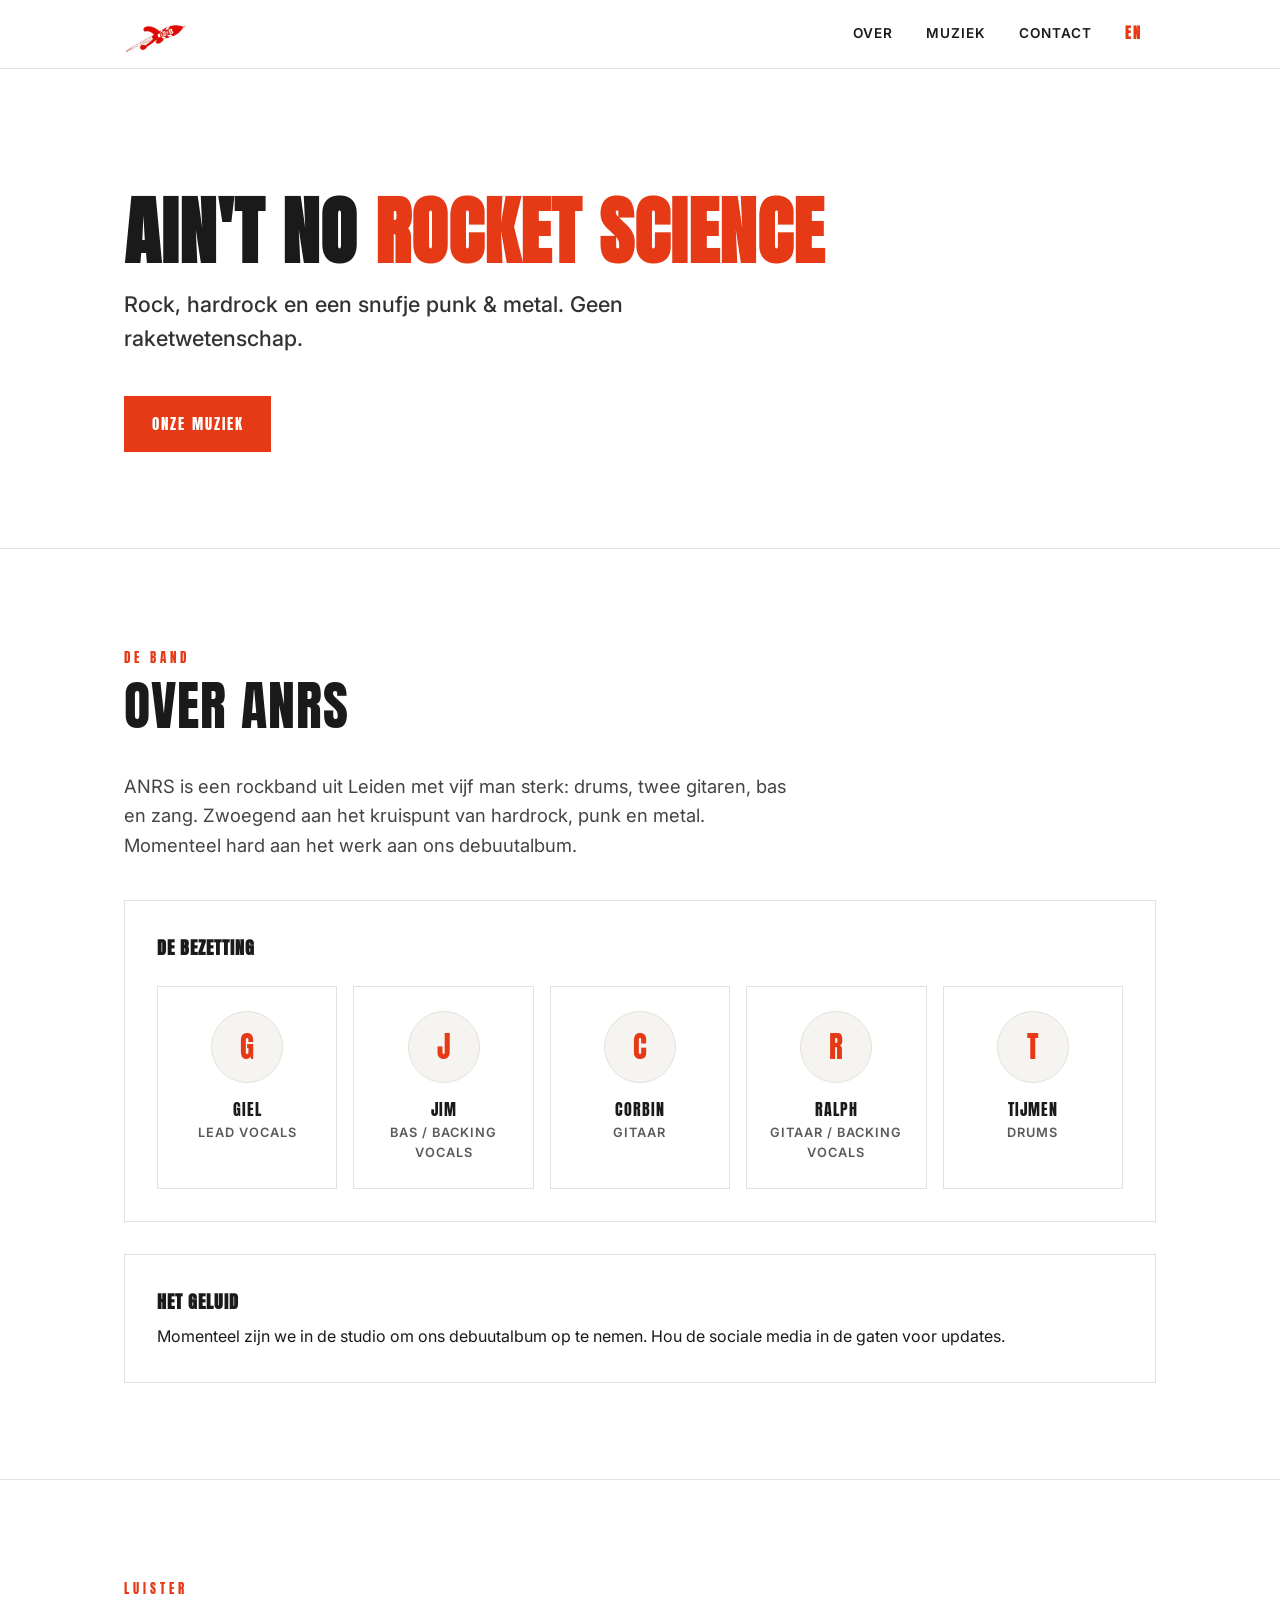
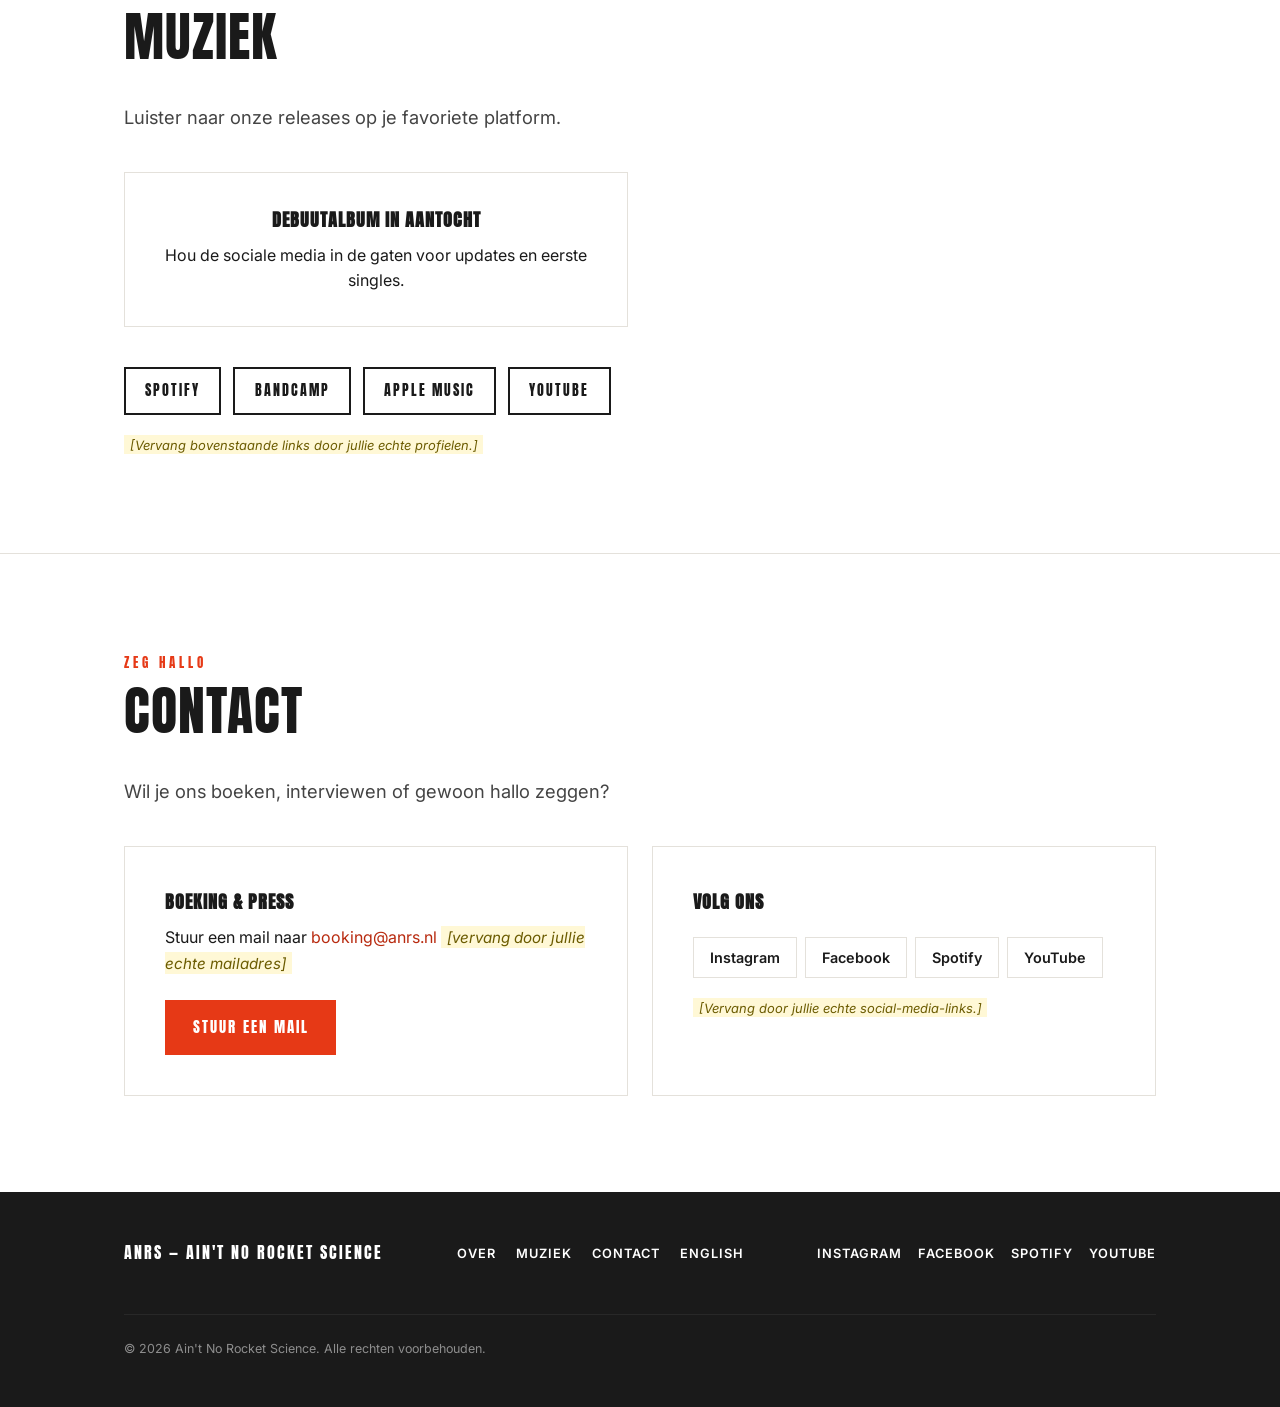
==== index.html @ cd4fdf3f "v2" ====
<!DOCTYPE html>
<html lang="nl">
<head>
  <meta charset="UTF-8" />
  <meta name="viewport" content="width=device-width, initial-scale=1.0" />
  <title>ANRS — Ain't No Rocket Science</title>
  <meta name="description" content="ANRS (Ain't No Rocket Science) — Rock, hardrock met punk- en metal-invloeden. Uit Leiden. Muziek en contact." />
  <meta name="theme-color" content="#e63916" />
  <meta property="og:type" content="website" />
  <meta property="og:title" content="ANRS — Ain't No Rocket Science" />
  <meta property="og:description" content="Rock, hardrock met punk- en metal-invloeden. Uit Leiden." />
  <meta property="og:image" content="assets/logo.png" />
  <meta property="og:locale" content="nl_NL" />
  <meta property="og:locale:alternate" content="en_GB" />
  <meta name="twitter:card" content="summary_large_image" />
  <link rel="alternate" hreflang="nl" href="https://anrs.nl/" />
  <link rel="alternate" hreflang="en" href="https://anrs.nl/en/" />
  <link rel="icon" href="assets/logo.png" />
  <link rel="apple-touch-icon" href="assets/logo.png" />
  <link rel="preconnect" href="https://fonts.googleapis.com" />
  <link rel="preconnect" href="https://fonts.gstatic.com" crossorigin />
  <link href="https://fonts.googleapis.com/css2?family=Anton&family=Inter:wght@400;500;600;700&display=swap" rel="stylesheet" />
  <link rel="stylesheet" href="css/styles.css" />
  <script type="application/ld+json">
  {
    "@context": "https://schema.org",
    "@type": "MusicGroup",
    "name": "ANRS",
    "alternateName": "Ain't No Rocket Science",
    "description": "Rock, hardrock met punk- en metal-invloeden. Uit Leiden.",
    "url": "https://anrs.nl/",
    "image": "https://anrs.nl/assets/logo.png",
    "genre": ["Rock", "Hard Rock", "Punk", "Metal"],
    "foundingLocation": {
      "@type": "Place",
      "name": "Leiden, Nederland"
    },
    "member": [
      { "@type": "Person", "name": "Giel", "roleName": "Lead Vocals" },
      { "@type": "Person", "name": "Jim", "roleName": "Bas / Backing Vocals" },
      { "@type": "Person", "name": "Corbin", "roleName": "Gitaar" },
      { "@type": "Person", "name": "Ralph", "roleName": "Gitaar / Backing Vocals" },
      { "@type": "Person", "name": "Tijmen", "roleName": "Drums" }
    ]
  }
  </script>
</head>
<body id="top">
  <a href="#top" class="skip-link">Naar inhoud</a>

  <header class="site-header">
    <div class="container">
      <a href="#top" class="brand">
        <img src="assets/logo.png" alt="ANRS logo" class="brand-logo" width="781" height="501" />
      </a>
      <nav class="nav" aria-label="Hoofdnavigatie">
        <button class="nav-toggle" aria-label="Menu openen" aria-expanded="false">
          <span></span><span></span><span></span>
        </button>
        <ul class="nav-list">
          <li><a href="#over">Over</a></li>
          <li><a href="#muziek">Muziek</a></li>
          <li><a href="#contact">Contact</a></li>
          <li><a href="en/index.html" class="lang-switch" hreflang="en" lang="en">EN</a></li>
        </ul>
      </nav>
    </div>
  </header>

  <main>
    <!-- Hero -->
    <section class="hero">
      <div class="container">
        <div class="hero-inner">
          <h1 class="hero-name">Ain't No <span class="accent">Rocket Science</span></h1>
          <p class="hero-tagline">
            Rock, hardrock en een snufje punk &amp; metal. Geen raketwetenschap.
          </p>
          <div class="hero-cta">
            <a href="#muziek" class="btn btn-primary">Onze muziek</a>
          </div>
        </div>
      </div>
    </section>

    <!-- About -->
    <section class="section" id="over">
      <div class="container">
        <div class="section-head">
          <span class="section-kicker">De band</span>
          <h2 class="section-title">Over ANRS</h2>
        </div>
        <p class="lead">
          ANRS is een rockband uit Leiden met vijf man sterk: drums, twee gitaren, bas en zang. Zwoegend aan het kruispunt van hardrock, punk en metal. Momenteel hard aan het werk aan ons debuutalbum.
        </p>

        <div class="about-grid">
          <div class="card">
            <h3 class="card-title">De bezetting</h3>
            <ul class="crew-list">
              <li class="crew-card">
                <div class="crew-avatar">G</div>
                <div class="crew-name">Giel</div>
                <div class="crew-role">Lead Vocals</div>
              </li>
              <li class="crew-card">
                <div class="crew-avatar">J</div>
                <div class="crew-name">Jim</div>
                <div class="crew-role">Bas / Backing Vocals</div>
              </li>
              <li class="crew-card">
                <div class="crew-avatar">C</div>
                <div class="crew-name">Corbin</div>
                <div class="crew-role">Gitaar</div>
              </li>
              <li class="crew-card">
                <div class="crew-avatar">R</div>
                <div class="crew-name">Ralph</div>
                <div class="crew-role">Gitaar / Backing Vocals</div>
              </li>
              <li class="crew-card">
                <div class="crew-avatar">T</div>
                <div class="crew-name">Tijmen</div>
                <div class="crew-role">Drums</div>
              </li>
            </ul>
          </div>
          <div class="card">
            <h3 class="card-title">Het geluid</h3>
            <p>
              Momenteel zijn we in de studio om ons debuutalbum op te nemen. Hou de sociale media in de gaten voor updates.
            </p>
          </div>
        </div>
      </div>
    </section>

    <!-- Music -->
    <section class="section" id="muziek">
      <div class="container">
        <div class="section-head">
          <span class="section-kicker">Luister</span>
          <h2 class="section-title">Muziek</h2>
        </div>
        <p class="lead">
          Luister naar onze releases op je favoriete platform.
        </p>

        <div class="music-grid">
          <div class="card" style="text-align:center;">
            <h3 class="card-title">Debuutalbum in aantocht</h3>
            <p>
              Hou de sociale media in de gaten voor updates en eerste singles.
            </p>
          </div>
        </div>

        <div class="stream-links">
          <a class="btn" href="https://open.spotify.com/" target="_blank" rel="noopener">Spotify</a>
          <a class="btn" href="https://www.bandcamp.com/" target="_blank" rel="noopener">Bandcamp</a>
          <a class="btn" href="https://music.apple.com/" target="_blank" rel="noopener">Apple Music</a>
          <a class="btn" href="https://youtube.com/" target="_blank" rel="noopener">YouTube</a>
        </div>
        <p style="margin-top:1.25rem;font-size:.85rem;">
          <span class="placeholder">[Vervang bovenstaande links door jullie echte profielen.]</span>
        </p>
      </div>
    </section>

    <!-- Contact -->
    <section class="section" id="contact">
      <div class="container">
        <div class="section-head">
          <span class="section-kicker">Zeg hallo</span>
          <h2 class="section-title">Contact</h2>
        </div>
        <p class="lead">Wil je ons boeken, interviewen of gewoon hallo zeggen?</p>

        <div class="contact-grid">
          <div class="card">
            <h3 class="card-title">Boeking &amp; press</h3>
            <p>
              Stuur een mail naar
              <a href="mailto:booking@anrs.nl">booking@anrs.nl</a>
              <span class="placeholder">[vervang door jullie echte mailadres]</span>
            </p>
            <a href="mailto:booking@anrs.nl" class="btn btn-primary mailto-btn">Stuur een mail</a>
          </div>
          <div class="card">
            <h3 class="card-title">Volg ons</h3>
            <ul class="social-list">
              <li><a href="https://instagram.com/" target="_blank" rel="noopener">Instagram</a></li>
              <li><a href="https://facebook.com/" target="_blank" rel="noopener">Facebook</a></li>
              <li><a href="https://open.spotify.com/" target="_blank" rel="noopener">Spotify</a></li>
              <li><a href="https://youtube.com/" target="_blank" rel="noopener">YouTube</a></li>
            </ul>
            <p style="margin-top:1.25rem;font-size:.85rem;">
              <span class="placeholder">[Vervang door jullie echte social-media-links.]</span>
            </p>
          </div>
        </div>
      </div>
    </section>
  </main>

  <footer class="site-footer">
    <div class="container">
      <div class="footer-grid">
        <div class="footer-brand">ANRS — Ain't No Rocket Science</div>
        <ul class="footer-links">
          <li><a href="#over">Over</a></li>
          <li><a href="#muziek">Muziek</a></li>
          <li><a href="#contact">Contact</a></li>
          <li><a href="en/index.html" hreflang="en">English</a></li>
        </ul>
        <ul class="footer-social">
          <li><a href="https://instagram.com/" target="_blank" rel="noopener">Instagram</a></li>
          <li><a href="https://facebook.com/" target="_blank" rel="noopener">Facebook</a></li>
          <li><a href="https://open.spotify.com/" target="_blank" rel="noopener">Spotify</a></li>
          <li><a href="https://youtube.com/" target="_blank" rel="noopener">YouTube</a></li>
        </ul>
        <div class="footer-copy">
          © <span id="year"></span> Ain't No Rocket Science. Alle rechten voorbehouden.
        </div>
      </div>
    </div>
  </footer>

  <script>document.getElementById("year").textContent = new Date().getFullYear();</script>
  <script src="js/main.js"></script>
</body>
</html>
---- css/styles.css ----
/* =========================================================
   ANRS — Ain't No Rocket Science
   Bold & minimal: red/white/black, Anton + Inter
   ========================================================= */

:root {
  --red: #e63916;
  --red-dark: #b82a0f;
  --ink: #1a1a1a;
  --paper: #ffffff;
  --paper-2: #f6f4f0;
  --line: #e4e1db;

  --font-display: "Anton", "Arial Narrow", sans-serif;
  --font-body: "Inter", system-ui, sans-serif;

  --maxw: 1080px;
}

* {
  box-sizing: border-box;
  margin: 0;
  padding: 0;
}

html {
  scroll-behavior: smooth;
  -webkit-text-size-adjust: 100%;
}

body {
  font-family: var(--font-body);
  color: var(--ink);
  background: var(--paper);
  line-height: 1.6;
  overflow-x: hidden;
}

img {
  max-width: 100%;
  display: block;
}

a {
  color: var(--red-dark);
  text-decoration: none;
}

a:hover {
  text-decoration: underline;
}

/* ---------- Focus states ---------- */
a:focus-visible,
button:focus-visible,
.btn:focus-visible,
.nav-list a:focus-visible,
.social-list a:focus-visible {
  outline: 3px solid var(--red);
  outline-offset: 2px;
  text-decoration: none;
  border-radius: 1px;
}

/* ---------- Skip link ---------- */
.skip-link {
  position: absolute;
  top: -100px;
  left: 1rem;
  z-index: 200;
  background: var(--ink);
  color: var(--paper);
  padding: 0.75rem 1.25rem;
  font-family: var(--font-display);
  text-transform: uppercase;
  letter-spacing: 1px;
  font-size: 0.9rem;
  transition: top 0.15s;
}

.skip-link:focus {
  top: 0.75rem;
}

/* ---------- Layout ---------- */
.container {
  width: 100%;
  max-width: var(--maxw);
  margin: 0 auto;
  padding: 0 1.5rem;
  position: relative;
}

.section {
  padding: 6rem 0;
  position: relative;
  scroll-margin-top: 80px;
}

.section + .section {
  border-top: 1px solid var(--line);
}

.section-head {
  margin-bottom: 2.5rem;
}

.section-kicker {
  display: inline-block;
  font-family: var(--font-display);
  text-transform: uppercase;
  letter-spacing: 4px;
  font-size: 0.8rem;
  color: var(--red);
  margin-bottom: 0.75rem;
}

.section-title {
  font-family: var(--font-display);
  font-weight: 400;
  text-transform: uppercase;
  letter-spacing: 1px;
  line-height: 0.95;
  font-size: clamp(2.2rem, 6vw, 3.4rem);
}

.lead {
  font-size: 1.15rem;
  max-width: 56ch;
  color: #444;
}

/* ---------- Header / nav ---------- */
.site-header {
  position: sticky;
  top: 0;
  z-index: 100;
  background: rgba(255, 255, 255, 0.9);
  backdrop-filter: saturate(180%) blur(8px);
  border-bottom: 1px solid var(--line);
}

.site-header .container {
  display: flex;
  align-items: center;
  justify-content: space-between;
  gap: 1rem;
  min-height: 68px;
}

.brand {
  display: flex;
  align-items: center;
  gap: 0.65rem;
  text-decoration: none;
  color: var(--ink);
}

.brand-logo {
  height: 44px;
  width: auto;
  object-fit: contain;
}

.brand-text {
  font-family: var(--font-display);
  font-size: 1.4rem;
  letter-spacing: 2px;
  text-transform: uppercase;
}

.nav-list {
  list-style: none;
  display: flex;
  align-items: center;
  gap: 0.25rem;
}

.nav-list a {
  display: inline-block;
  padding: 0.5rem 0.9rem;
  font-weight: 600;
  text-transform: uppercase;
  letter-spacing: 1px;
  font-size: 0.85rem;
  color: var(--ink);
  touch-action: manipulation;
}

.nav-list a:hover {
  color: var(--red);
  text-decoration: none;
}

.lang-switch {
  font-family: var(--font-display) !important;
  letter-spacing: 2px !important;
  color: var(--red) !important;
}

.nav-toggle {
  display: none;
  flex-direction: column;
  justify-content: center;
  gap: 5px;
  width: 44px;
  height: 44px;
  background: transparent;
  border: 1px solid var(--line);
  cursor: pointer;
}

.nav-toggle span {
  display: block;
  width: 22px;
  height: 2px;
  background: var(--ink);
  margin: 0 auto;
  transition: 0.2s;
}

.nav-toggle[aria-expanded="true"] span:nth-child(1) {
  transform: translateY(7px) rotate(45deg);
}
.nav-toggle[aria-expanded="true"] span:nth-child(2) {
  opacity: 0;
}
.nav-toggle[aria-expanded="true"] span:nth-child(3) {
  transform: translateY(-7px) rotate(-45deg);
}

/* ---------- Hero ---------- */
.hero {
  padding: 8rem 0 6rem;
  border-bottom: 1px solid var(--line);
}

.hero-inner {
  max-width: 900px;
}

.hero-name {
  font-family: var(--font-display);
  text-transform: uppercase;
  font-size: clamp(1.9rem, 8vw, 4.6rem);
  line-height: 0.95;
  letter-spacing: 1px;
  margin-bottom: 1.25rem;
  white-space: nowrap;
}

.hero-name .accent {
  color: var(--red);
}

.hero-tagline {
  font-size: clamp(1.1rem, 2.4vw, 1.35rem);
  font-weight: 500;
  max-width: 46ch;
  margin-bottom: 2.5rem;
  color: #333;
}

.hero-cta {
  display: inline-flex;
  flex-wrap: wrap;
  gap: 0.75rem;
}

.btn {
  display: inline-block;
  font-family: var(--font-display);
  text-transform: uppercase;
  letter-spacing: 2px;
  font-size: 0.95rem;
  padding: 0.85rem 1.6rem;
  border: 2px solid var(--ink);
  background: var(--paper);
  color: var(--ink);
  transition: background 0.15s, color 0.15s, border-color 0.15s;
  touch-action: manipulation;
}

.btn:hover {
  text-decoration: none;
  background: var(--ink);
  color: var(--paper);
}

.btn-primary {
  background: var(--red);
  color: var(--paper);
  border-color: var(--red);
}

.btn-primary:hover {
  background: var(--red-dark);
  border-color: var(--red-dark);
  color: var(--paper);
}

/* ---------- Cards ---------- */
.card {
  background: var(--paper);
  border: 1px solid var(--line);
  padding: 2rem;
}

.card-title {
  font-family: var(--font-display);
  text-transform: uppercase;
  letter-spacing: 1px;
  font-size: 1.15rem;
  margin-bottom: 0.5rem;
}

.card p + p {
  margin-top: 0.75rem;
}

/* ---------- About / crew ---------- */
.about-grid {
  display: grid;
  grid-template-columns: 1fr;
  gap: 2rem;
  margin-top: 2.5rem;
}

.crew-list {
  list-style: none;
  display: grid;
  grid-template-columns: repeat(auto-fit, minmax(150px, 1fr));
  gap: 1rem;
  margin-top: 1.5rem;
}

.crew-card {
  text-align: center;
  padding: 1.5rem 1rem;
  border: 1px solid var(--line);
}

.crew-avatar {
  width: 72px;
  height: 72px;
  margin: 0 auto 0.85rem;
  border-radius: 50%;
  background: var(--paper-2);
  border: 1px solid var(--line);
  display: flex;
  align-items: center;
  justify-content: center;
  font-family: var(--font-display);
  font-size: 1.8rem;
  color: var(--red);
}

.crew-name {
  font-family: var(--font-display);
  text-transform: uppercase;
  letter-spacing: 1px;
  font-size: 1rem;
}

.crew-role {
  font-size: 0.8rem;
  color: #5a5a5a;
  font-weight: 600;
  text-transform: uppercase;
  letter-spacing: 1px;
}

/* ---------- Music ---------- */
.music-grid {
  display: grid;
  grid-template-columns: 1fr;
  gap: 1.5rem;
  margin-top: 2.5rem;
}

.music-embed {
  border: 1px solid var(--line);
  background: var(--ink);
}

.music-embed iframe {
  display: block;
  width: 100%;
  border: 0;
  height: 152px;
}

.stream-links {
  display: flex;
  flex-wrap: wrap;
  gap: 0.75rem;
  margin-top: 2.5rem;
}

.stream-links .btn {
  font-size: 0.85rem;
  padding: 0.7rem 1.2rem;
}

/* ---------- Shows ---------- */
.shows-list {
  display: grid;
  grid-template-columns: 1fr;
  gap: 0;
  margin-top: 2.5rem;
}

.show-card {
  display: grid;
  grid-template-columns: 120px 1fr auto;
  align-items: center;
  gap: 1.5rem;
  padding: 1.5rem 0;
  border-bottom: 1px solid var(--line);
}

.show-card:first-child {
  border-top: 1px solid var(--line);
}

.show-date {
  font-family: var(--font-display);
  text-align: left;
  line-height: 1;
}

.show-day {
  font-size: 2.2rem;
}

.show-month {
  text-transform: uppercase;
  letter-spacing: 2px;
  font-size: 0.8rem;
  color: var(--red);
  margin-top: 0.2rem;
}

.show-info {
  text-align: left;
}

.show-venue {
  font-weight: 700;
  font-size: 1.05rem;
}

.show-city {
  font-size: 0.9rem;
  color: #777;
}

.show-status {
  font-family: var(--font-display);
  text-transform: uppercase;
  letter-spacing: 2px;
  font-size: 0.75rem;
  color: var(--red);
  white-space: nowrap;
}

.show-status.soldout {
  color: var(--ink);
  opacity: 0.5;
}

.empty-state {
  text-align: center;
  padding: 4rem 1rem;
}

.empty-state p {
  margin-bottom: 1.5rem;
  color: #777;
}

/* ---------- Contact ---------- */
.contact-grid {
  display: grid;
  grid-template-columns: 1fr;
  gap: 1.5rem;
  margin-top: 2.5rem;
}

.contact-grid .card {
  padding: 2.5rem;
}

.social-list {
  list-style: none;
  display: flex;
  flex-wrap: wrap;
  gap: 0.5rem;
  margin-top: 1.25rem;
}

.social-list a {
  display: inline-flex;
  align-items: center;
  gap: 0.4rem;
  padding: 0.5rem 1rem;
  border: 1px solid var(--line);
  color: var(--ink);
  font-weight: 600;
  font-size: 0.9rem;
}

.social-list a:hover {
  border-color: var(--ink);
  background: var(--ink);
  color: var(--paper);
  text-decoration: none;
}

.mailto-btn {
  display: inline-block;
  margin-top: 1.5rem;
}

/* ---------- Footer ---------- */
.site-footer {
  background: var(--ink);
  color: var(--paper);
  padding: 3rem 0;
}

.site-footer a {
  color: var(--paper);
}

.site-footer a:hover {
  color: var(--red);
  text-decoration: none;
}

.footer-grid {
  display: flex;
  flex-wrap: wrap;
  gap: 1rem;
  justify-content: space-between;
  align-items: center;
}

.footer-brand {
  font-family: var(--font-display);
  letter-spacing: 2px;
  text-transform: uppercase;
}

.footer-links {
  list-style: none;
  display: flex;
  flex-wrap: wrap;
  gap: 1.25rem;
}

.footer-links a {
  text-transform: uppercase;
  letter-spacing: 1px;
  font-size: 0.8rem;
  font-weight: 600;
}

.footer-social {
  list-style: none;
  display: flex;
  flex-wrap: wrap;
  gap: 0.5rem 1rem;
}

.footer-social a {
  text-transform: uppercase;
  letter-spacing: 1px;
  font-size: 0.8rem;
  font-weight: 600;
}

.footer-copy {
  width: 100%;
  font-size: 0.78rem;
  opacity: 0.5;
  border-top: 1px solid rgba(255, 255, 255, 0.12);
  margin-top: 2rem;
  padding-top: 1.5rem;
}

/* ---------- Placeholder marker ---------- */
.placeholder {
  background: #fff8d6;
  padding: 0.1rem 0.35rem;
  font-style: italic;
  font-size: 0.95em;
  color: #6b5b00;
}

/* ---------- Responsive ---------- */
@media (max-width: 760px) {
  .nav-toggle {
    display: flex;
  }

  .nav-list {
    position: absolute;
    top: 100%;
    left: 0;
    right: 0;
    flex-direction: column;
    align-items: stretch;
    background: var(--paper);
    border-bottom: 1px solid var(--line);
    padding: 0.5rem 1.5rem;
    gap: 0;
    display: none;
  }

  .nav-list.open {
    display: flex;
  }

  .nav-list li {
    width: 100%;
  }

  .nav-list a {
    display: block;
    width: 100%;
    padding: 0.85rem 0;
    border-bottom: 1px solid var(--line);
  }

  .nav-list li:last-child a {
    border-bottom: 0;
  }

  .show-card {
    grid-template-columns: 90px 1fr;
    gap: 1rem;
  }

  .show-status {
    grid-column: 1 / -1;
    justify-self: start;
  }

  .hero {
    padding: 5rem 0 4rem;
  }
}

@media (min-width: 720px) {
  .music-grid {
    grid-template-columns: 1fr 1fr;
  }

  .contact-grid {
    grid-template-columns: 1fr 1fr;
  }
}

/* ---------- Reduced motion ---------- */
@media (prefers-reduced-motion: reduce) {
  html {
    scroll-behavior: auto;
  }
  * {
    transition: none !important;
  }
}
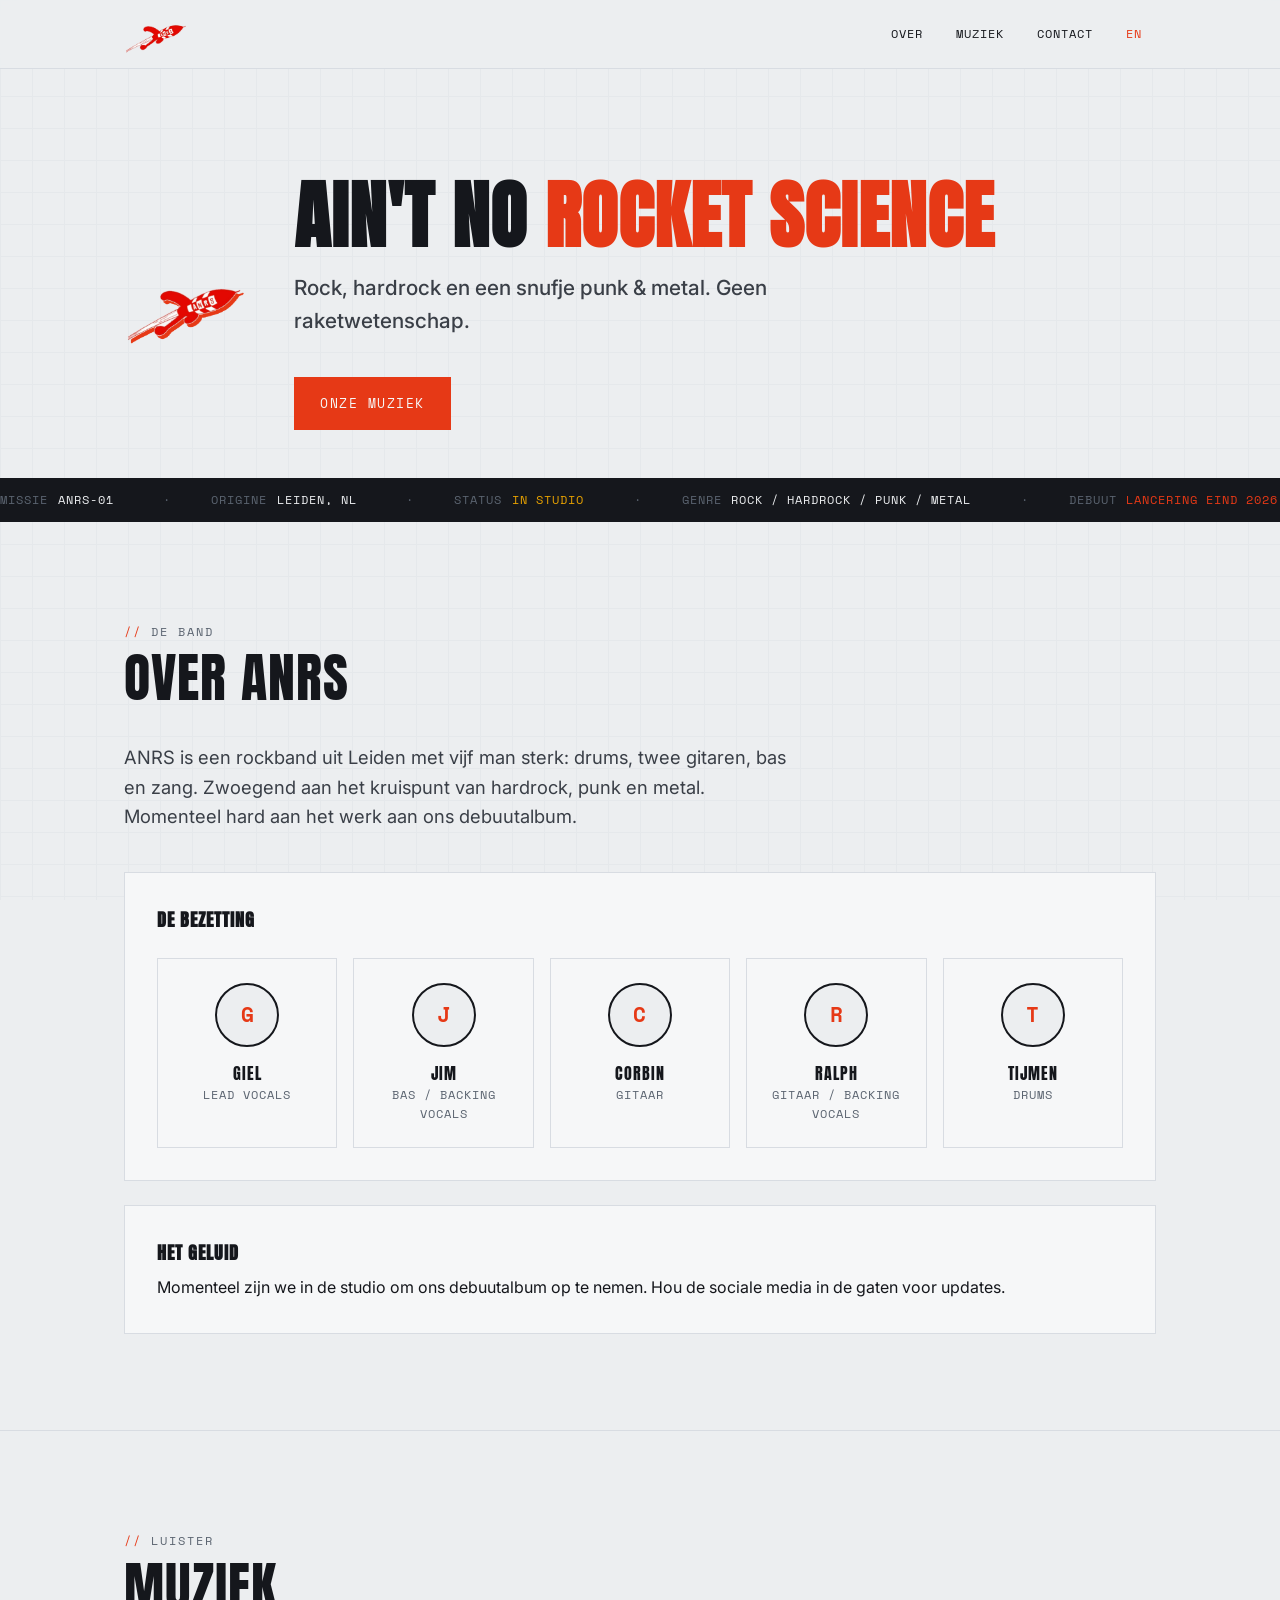
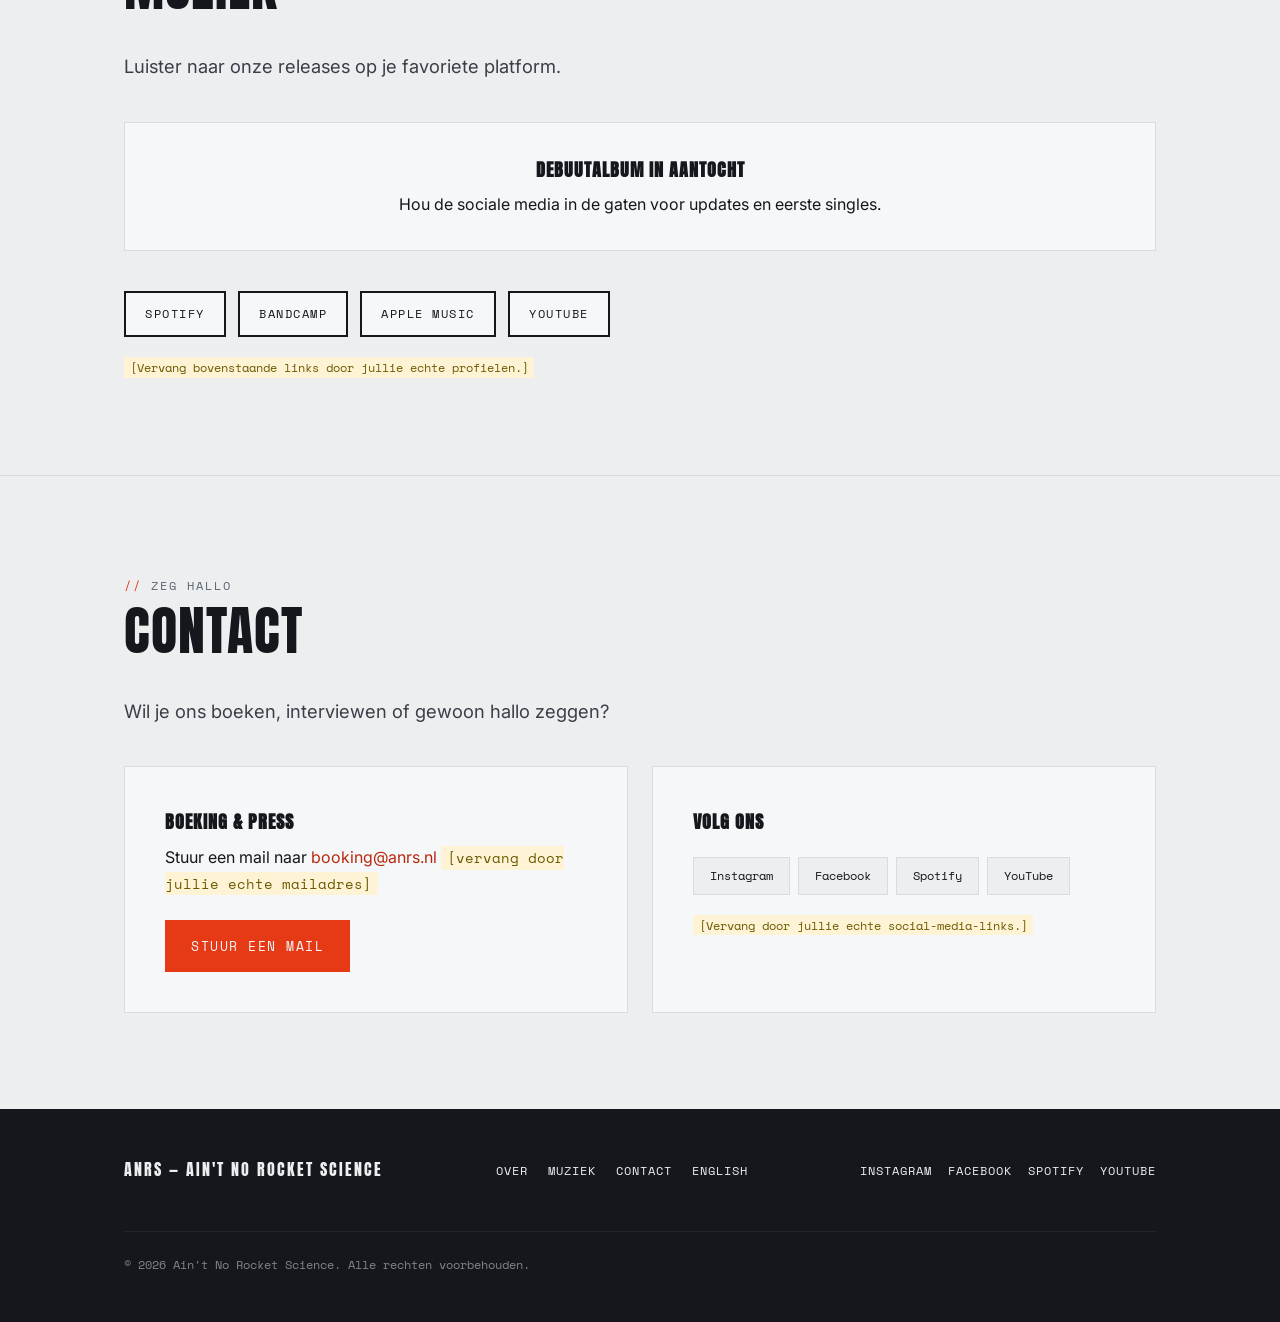
==== commit 4d7cd885: "v3" ====
--- a/index.html
+++ b/index.html
@@ -19,7 +19,7 @@
   <link rel="apple-touch-icon" href="assets/logo.png" />
   <link rel="preconnect" href="https://fonts.googleapis.com" />
   <link rel="preconnect" href="https://fonts.gstatic.com" crossorigin />
-  <link href="https://fonts.googleapis.com/css2?family=Anton&family=Inter:wght@400;500;600;700&display=swap" rel="stylesheet" />
+  <link href="https://fonts.googleapis.com/css2?family=Anton&family=Inter:wght@400;500;600;700&family=Space+Mono:wght@400;700&display=swap" rel="stylesheet" />
   <link rel="stylesheet" href="css/styles.css" />
   <script type="application/ld+json">
   {
@@ -72,16 +72,35 @@
     <section class="hero">
       <div class="container">
         <div class="hero-inner">
-          <h1 class="hero-name">Ain't No <span class="accent">Rocket Science</span></h1>
-          <p class="hero-tagline">
-            Rock, hardrock en een snufje punk &amp; metal. Geen raketwetenschap.
-          </p>
-          <div class="hero-cta">
-            <a href="#muziek" class="btn btn-primary">Onze muziek</a>
-          </div>
-        </div>
-      </div>
-    </section>
+          <img src="assets/logo.png" alt="ANRS logo" class="hero-mark" width="781" height="501" />
+          <div>
+            <h1 class="hero-name">Ain't No <span class="accent">Rocket Science</span></h1>
+            <p class="hero-tagline">
+              Rock, hardrock en een snufje punk &amp; metal. Geen raketwetenschap.
+            </p>
+            <div class="hero-cta">
+              <a href="#muziek" class="btn btn-primary">Onze muziek</a>
+            </div>
+          </div>
+        </div>
+      </div>
+    </section>
+
+    <!-- Telemetry ribbon -->
+    <div class="telemetry" aria-hidden="true">
+      <div class="telemetry-track">
+        <span class="telemetry-item"><span class="lbl">MISSIE</span><span class="val">ANRS-01</span></span>
+        <span class="telemetry-item"><span class="lbl">ORIGINE</span><span class="val">LEIDEN, NL</span></span>
+        <span class="telemetry-item"><span class="lbl">STATUS</span><span class="val live">IN STUDIO</span></span>
+        <span class="telemetry-item"><span class="lbl">GENRE</span><span class="val">ROCK / HARDROCK / PUNK / METAL</span></span>
+        <span class="telemetry-item"><span class="lbl">DEBUUT</span><span class="val alert">LANCERING EIND 2026</span></span>
+        <span class="telemetry-item"><span class="lbl">MISSIE</span><span class="val">ANRS-01</span></span>
+        <span class="telemetry-item"><span class="lbl">ORIGINE</span><span class="val">LEIDEN, NL</span></span>
+        <span class="telemetry-item"><span class="lbl">STATUS</span><span class="val live">IN STUDIO</span></span>
+        <span class="telemetry-item"><span class="lbl">GENRE</span><span class="val">ROCK / HARDROCK / PUNK / METAL</span></span>
+        <span class="telemetry-item"><span class="lbl">DEBUUT</span><span class="val alert">LANCERING EIND 2026</span></span>
+      </div>
+    </div>
 
     <!-- About -->
     <section class="section" id="over">
--- a/css/styles.css
+++ b/css/styles.css
@@ -1,18 +1,22 @@
 /* =========================================================
    ANRS — Ain't No Rocket Science
-   Bold & minimal: red/white/black, Anton + Inter
+   "Mission dossier": engineering paper + telemetry ribbon
    ========================================================= */
 
 :root {
+  --paper: #eceef0;
+  --paper-2: #f6f7f8;
+  --ink: #15171c;
   --red: #e63916;
   --red-dark: #b82a0f;
-  --ink: #1a1a1a;
-  --paper: #ffffff;
-  --paper-2: #f6f4f0;
-  --line: #e4e1db;
+  --amber: #e8a200;
+  --slate: #5b6470;
+  --grid: #dde1e5;
+  --line: #d8dce2;
 
   --font-display: "Anton", "Arial Narrow", sans-serif;
   --font-body: "Inter", system-ui, sans-serif;
+  --font-mono: "Space Mono", "Courier New", monospace;
 
   --maxw: 1080px;
 }
@@ -34,6 +38,21 @@
   background: var(--paper);
   line-height: 1.6;
   overflow-x: hidden;
+  position: relative;
+}
+
+/* Engineering-paper blueprint grid */
+body::before {
+  content: "";
+  position: fixed;
+  inset: 0;
+  background-image:
+    linear-gradient(to right, var(--grid) 1px, transparent 1px),
+    linear-gradient(to bottom, var(--grid) 1px, transparent 1px);
+  background-size: 32px 32px;
+  opacity: 0.5;
+  pointer-events: none;
+  z-index: 0;
 }
 
 img {
@@ -48,6 +67,11 @@
 
 a:hover {
   text-decoration: underline;
+}
+
+::selection {
+  background: var(--red);
+  color: var(--paper-2);
 }
 
 /* ---------- Focus states ---------- */
@@ -71,10 +95,10 @@
   background: var(--ink);
   color: var(--paper);
   padding: 0.75rem 1.25rem;
-  font-family: var(--font-display);
-  text-transform: uppercase;
-  letter-spacing: 1px;
-  font-size: 0.9rem;
+  font-family: var(--font-mono);
+  font-size: 0.8rem;
+  text-transform: uppercase;
+  letter-spacing: 1px;
   transition: top 0.15s;
 }
 
@@ -89,11 +113,13 @@
   margin: 0 auto;
   padding: 0 1.5rem;
   position: relative;
+  z-index: 1;
 }
 
 .section {
   padding: 6rem 0;
   position: relative;
+  z-index: 1;
   scroll-margin-top: 80px;
 }
 
@@ -107,12 +133,17 @@
 
 .section-kicker {
   display: inline-block;
-  font-family: var(--font-display);
-  text-transform: uppercase;
-  letter-spacing: 4px;
-  font-size: 0.8rem;
+  font-family: var(--font-mono);
+  text-transform: uppercase;
+  letter-spacing: 2px;
+  font-size: 0.78rem;
+  color: var(--slate);
+  margin-bottom: 0.6rem;
+}
+
+.section-kicker::before {
+  content: "// ";
   color: var(--red);
-  margin-bottom: 0.75rem;
 }
 
 .section-title {
@@ -127,7 +158,7 @@
 .lead {
   font-size: 1.15rem;
   max-width: 56ch;
-  color: #444;
+  color: #3a3f47;
 }
 
 /* ---------- Header / nav ---------- */
@@ -135,7 +166,7 @@
   position: sticky;
   top: 0;
   z-index: 100;
-  background: rgba(255, 255, 255, 0.9);
+  background: rgba(236, 238, 240, 0.92);
   backdrop-filter: saturate(180%) blur(8px);
   border-bottom: 1px solid var(--line);
 }
@@ -162,13 +193,6 @@
   object-fit: contain;
 }
 
-.brand-text {
-  font-family: var(--font-display);
-  font-size: 1.4rem;
-  letter-spacing: 2px;
-  text-transform: uppercase;
-}
-
 .nav-list {
   list-style: none;
   display: flex;
@@ -179,10 +203,10 @@
 .nav-list a {
   display: inline-block;
   padding: 0.5rem 0.9rem;
-  font-weight: 600;
-  text-transform: uppercase;
-  letter-spacing: 1px;
-  font-size: 0.85rem;
+  font-family: var(--font-mono);
+  text-transform: uppercase;
+  letter-spacing: 1px;
+  font-size: 0.78rem;
   color: var(--ink);
   touch-action: manipulation;
 }
@@ -193,8 +217,6 @@
 }
 
 .lang-switch {
-  font-family: var(--font-display) !important;
-  letter-spacing: 2px !important;
   color: var(--red) !important;
 }
 
@@ -231,12 +253,22 @@
 
 /* ---------- Hero ---------- */
 .hero {
-  padding: 8rem 0 6rem;
-  border-bottom: 1px solid var(--line);
+  padding: 7rem 0 3rem;
+  position: relative;
+  z-index: 1;
 }
 
 .hero-inner {
-  max-width: 900px;
+  display: grid;
+  grid-template-columns: 1fr;
+  gap: 2rem;
+  align-items: center;
+}
+
+.hero-mark {
+  width: 120px;
+  height: auto;
+  filter: drop-shadow(3px 3px 0 var(--red));
 }
 
 .hero-name {
@@ -254,11 +286,11 @@
 }
 
 .hero-tagline {
-  font-size: clamp(1.1rem, 2.4vw, 1.35rem);
+  font-size: clamp(1.1rem, 2.4vw, 1.3rem);
   font-weight: 500;
   max-width: 46ch;
   margin-bottom: 2.5rem;
-  color: #333;
+  color: #3a3f47;
 }
 
 .hero-cta {
@@ -269,13 +301,13 @@
 
 .btn {
   display: inline-block;
-  font-family: var(--font-display);
-  text-transform: uppercase;
-  letter-spacing: 2px;
-  font-size: 0.95rem;
-  padding: 0.85rem 1.6rem;
+  font-family: var(--font-mono);
+  text-transform: uppercase;
+  letter-spacing: 1.5px;
+  font-size: 0.82rem;
+  padding: 0.85rem 1.5rem;
   border: 2px solid var(--ink);
-  background: var(--paper);
+  background: var(--paper-2);
   color: var(--ink);
   transition: background 0.15s, color 0.15s, border-color 0.15s;
   touch-action: manipulation;
@@ -289,21 +321,83 @@
 
 .btn-primary {
   background: var(--red);
-  color: var(--paper);
+  color: var(--paper-2);
   border-color: var(--red);
 }
 
 .btn-primary:hover {
   background: var(--red-dark);
   border-color: var(--red-dark);
+  color: var(--paper-2);
+}
+
+/* ---------- Telemetry ribbon (signature element) ---------- */
+.telemetry {
+  position: relative;
+  z-index: 1;
+  background: var(--ink);
   color: var(--paper);
+  border-top: 1px solid var(--ink);
+  border-bottom: 1px solid var(--ink);
+  overflow: hidden;
+}
+
+.telemetry-track {
+  display: flex;
+  white-space: nowrap;
+  font-family: var(--font-mono);
+  font-size: 0.78rem;
+  letter-spacing: 1px;
+  padding: 0.7rem 0;
+  gap: 2.5rem;
+  width: max-content;
+  animation: telemetry-scroll 32s linear infinite;
+}
+
+.telemetry-item {
+  display: inline-flex;
+  align-items: center;
+  gap: 0.6rem;
+  text-transform: uppercase;
+}
+
+.telemetry-item .lbl {
+  color: var(--slate);
+}
+
+.telemetry-item .val {
+  color: var(--paper);
+}
+
+.telemetry-item .val.live {
+  color: var(--amber);
+}
+
+.telemetry-item .val.alert {
+  color: var(--red);
+}
+
+.telemetry-item::after {
+  content: "·";
+  color: var(--slate);
+  margin-left: 2.5rem;
+}
+
+.telemetry-item:last-child::after {
+  content: "";
+}
+
+@keyframes telemetry-scroll {
+  from { transform: translateX(0); }
+  to { transform: translateX(-50%); }
 }
 
 /* ---------- Cards ---------- */
 .card {
-  background: var(--paper);
+  background: var(--paper-2);
   border: 1px solid var(--line);
   padding: 2rem;
+  position: relative;
 }
 
 .card-title {
@@ -322,7 +416,7 @@
 .about-grid {
   display: grid;
   grid-template-columns: 1fr;
-  gap: 2rem;
+  gap: 1.5rem;
   margin-top: 2.5rem;
 }
 
@@ -338,20 +432,22 @@
   text-align: center;
   padding: 1.5rem 1rem;
   border: 1px solid var(--line);
+  background: var(--paper-2);
 }
 
 .crew-avatar {
-  width: 72px;
-  height: 72px;
+  width: 64px;
+  height: 64px;
   margin: 0 auto 0.85rem;
   border-radius: 50%;
-  background: var(--paper-2);
-  border: 1px solid var(--line);
+  background: var(--paper);
+  border: 2px solid var(--ink);
   display: flex;
   align-items: center;
   justify-content: center;
-  font-family: var(--font-display);
-  font-size: 1.8rem;
+  font-family: var(--font-mono);
+  font-weight: 700;
+  font-size: 1.3rem;
   color: var(--red);
 }
 
@@ -363,9 +459,9 @@
 }
 
 .crew-role {
-  font-size: 0.8rem;
-  color: #5a5a5a;
-  font-weight: 600;
+  font-family: var(--font-mono);
+  font-size: 0.72rem;
+  color: var(--slate);
   text-transform: uppercase;
   letter-spacing: 1px;
 }
@@ -378,18 +474,6 @@
   margin-top: 2.5rem;
 }
 
-.music-embed {
-  border: 1px solid var(--line);
-  background: var(--ink);
-}
-
-.music-embed iframe {
-  display: block;
-  width: 100%;
-  border: 0;
-  height: 152px;
-}
-
 .stream-links {
   display: flex;
   flex-wrap: wrap;
@@ -398,85 +482,8 @@
 }
 
 .stream-links .btn {
-  font-size: 0.85rem;
+  font-size: 0.78rem;
   padding: 0.7rem 1.2rem;
-}
-
-/* ---------- Shows ---------- */
-.shows-list {
-  display: grid;
-  grid-template-columns: 1fr;
-  gap: 0;
-  margin-top: 2.5rem;
-}
-
-.show-card {
-  display: grid;
-  grid-template-columns: 120px 1fr auto;
-  align-items: center;
-  gap: 1.5rem;
-  padding: 1.5rem 0;
-  border-bottom: 1px solid var(--line);
-}
-
-.show-card:first-child {
-  border-top: 1px solid var(--line);
-}
-
-.show-date {
-  font-family: var(--font-display);
-  text-align: left;
-  line-height: 1;
-}
-
-.show-day {
-  font-size: 2.2rem;
-}
-
-.show-month {
-  text-transform: uppercase;
-  letter-spacing: 2px;
-  font-size: 0.8rem;
-  color: var(--red);
-  margin-top: 0.2rem;
-}
-
-.show-info {
-  text-align: left;
-}
-
-.show-venue {
-  font-weight: 700;
-  font-size: 1.05rem;
-}
-
-.show-city {
-  font-size: 0.9rem;
-  color: #777;
-}
-
-.show-status {
-  font-family: var(--font-display);
-  text-transform: uppercase;
-  letter-spacing: 2px;
-  font-size: 0.75rem;
-  color: var(--red);
-  white-space: nowrap;
-}
-
-.show-status.soldout {
-  color: var(--ink);
-  opacity: 0.5;
-}
-
-.empty-state {
-  text-align: center;
-  padding: 4rem 1rem;
-}
-
-.empty-state p {
-  margin-bottom: 1.5rem;
-  color: #777;
 }
 
 /* ---------- Contact ---------- */
@@ -505,9 +512,11 @@
   gap: 0.4rem;
   padding: 0.5rem 1rem;
   border: 1px solid var(--line);
+  background: var(--paper);
   color: var(--ink);
-  font-weight: 600;
-  font-size: 0.9rem;
+  font-family: var(--font-mono);
+  font-size: 0.78rem;
+  touch-action: manipulation;
 }
 
 .social-list a:hover {
@@ -527,6 +536,8 @@
   background: var(--ink);
   color: var(--paper);
   padding: 3rem 0;
+  position: relative;
+  z-index: 1;
 }
 
 .site-footer a {
@@ -560,10 +571,10 @@
 }
 
 .footer-links a {
-  text-transform: uppercase;
-  letter-spacing: 1px;
-  font-size: 0.8rem;
-  font-weight: 600;
+  font-family: var(--font-mono);
+  text-transform: uppercase;
+  letter-spacing: 1px;
+  font-size: 0.75rem;
 }
 
 .footer-social {
@@ -574,15 +585,16 @@
 }
 
 .footer-social a {
-  text-transform: uppercase;
-  letter-spacing: 1px;
-  font-size: 0.8rem;
-  font-weight: 600;
+  font-family: var(--font-mono);
+  text-transform: uppercase;
+  letter-spacing: 1px;
+  font-size: 0.75rem;
 }
 
 .footer-copy {
   width: 100%;
-  font-size: 0.78rem;
+  font-family: var(--font-mono);
+  font-size: 0.72rem;
   opacity: 0.5;
   border-top: 1px solid rgba(255, 255, 255, 0.12);
   margin-top: 2rem;
@@ -591,10 +603,10 @@
 
 /* ---------- Placeholder marker ---------- */
 .placeholder {
-  background: #fff8d6;
+  background: #fff3d6;
   padding: 0.1rem 0.35rem;
-  font-style: italic;
-  font-size: 0.95em;
+  font-family: var(--font-mono);
+  font-size: 0.85em;
   color: #6b5b00;
 }
 
@@ -637,24 +649,27 @@
     border-bottom: 0;
   }
 
-  .show-card {
-    grid-template-columns: 90px 1fr;
-    gap: 1rem;
-  }
-
-  .show-status {
-    grid-column: 1 / -1;
-    justify-self: start;
-  }
-
   .hero {
-    padding: 5rem 0 4rem;
+    padding: 4rem 0 2.5rem;
+  }
+
+  .hero-mark {
+    width: 90px;
   }
 }
 
 @media (min-width: 720px) {
-  .music-grid {
-    grid-template-columns: 1fr 1fr;
+  .hero-inner {
+    grid-template-columns: auto 1fr;
+    gap: 2.5rem;
+  }
+
+  .hero-mark {
+    width: 130px;
+  }
+
+  .about-grid {
+    grid-template-columns: 1fr;
   }
 
   .contact-grid {
@@ -669,5 +684,9 @@
   }
   * {
     transition: none !important;
-  }
-}
+    animation: none !important;
+  }
+  .telemetry-track {
+    animation: none;
+  }
+}
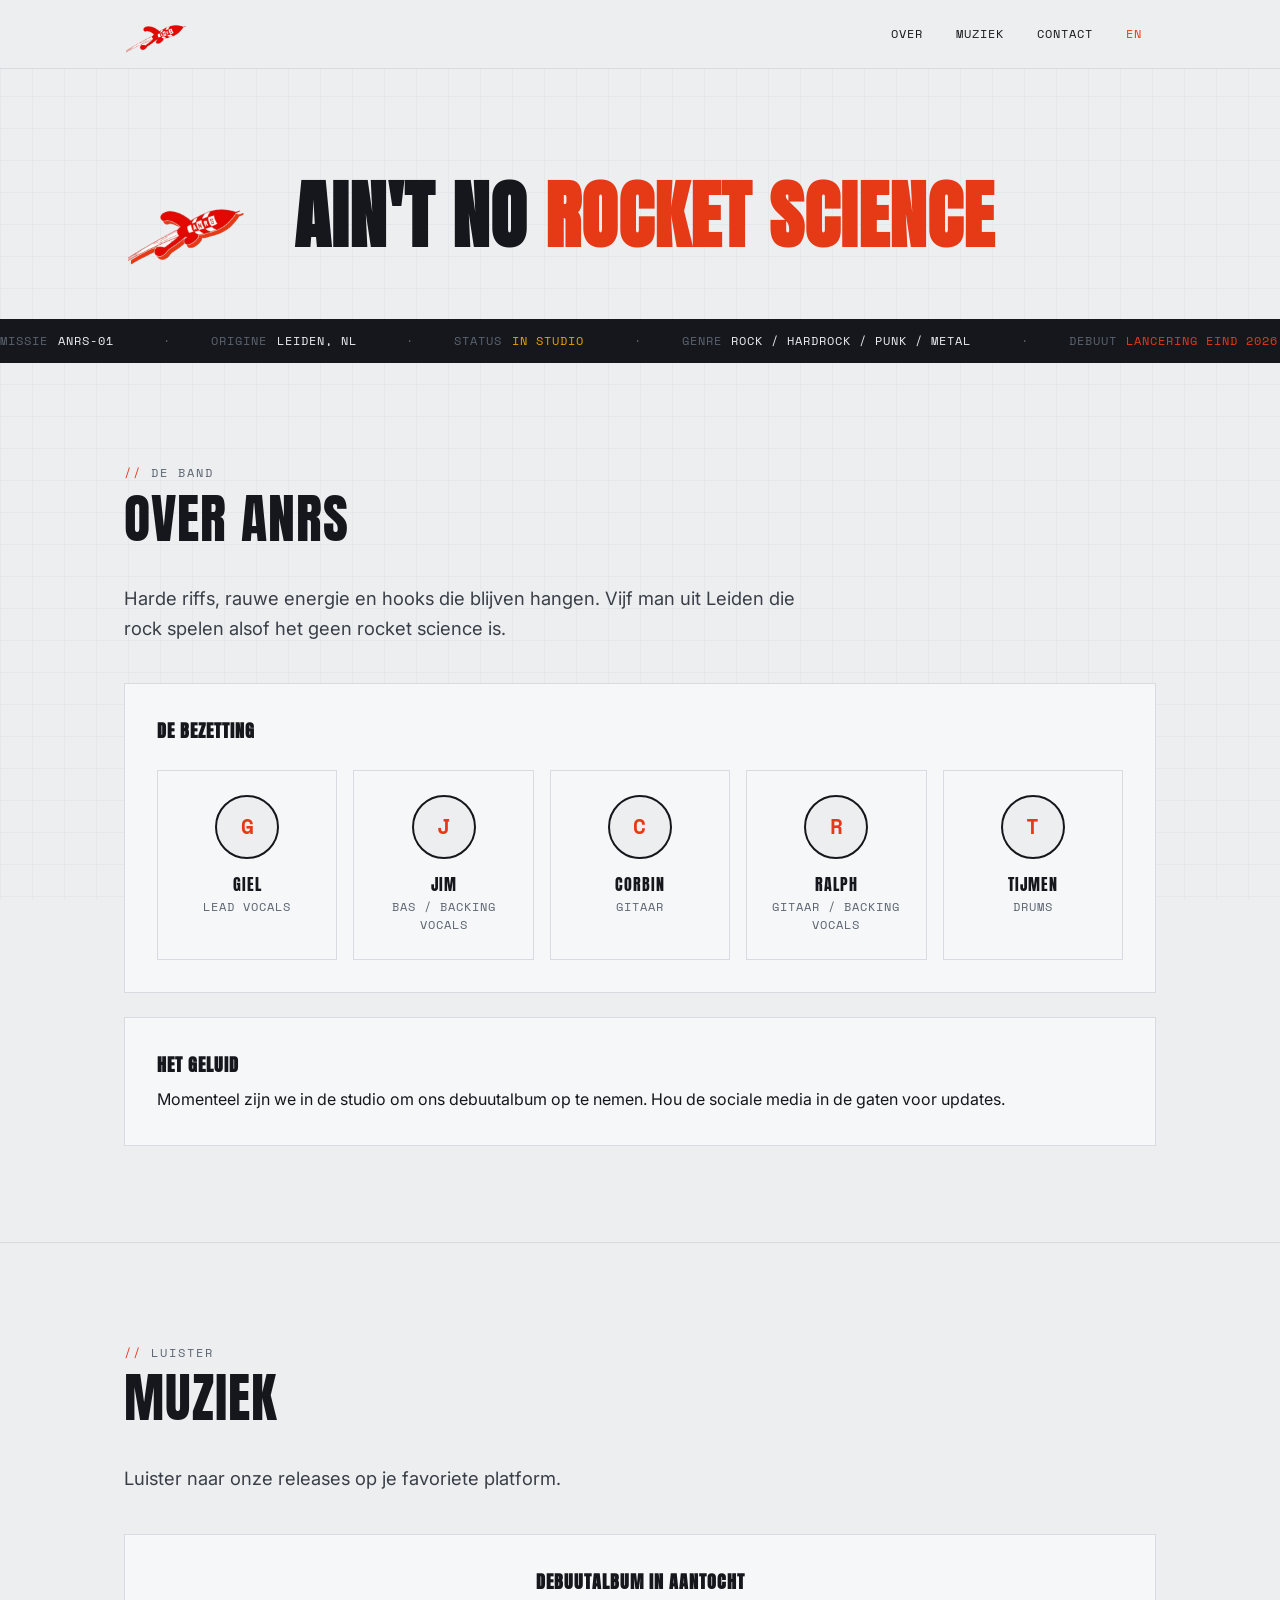
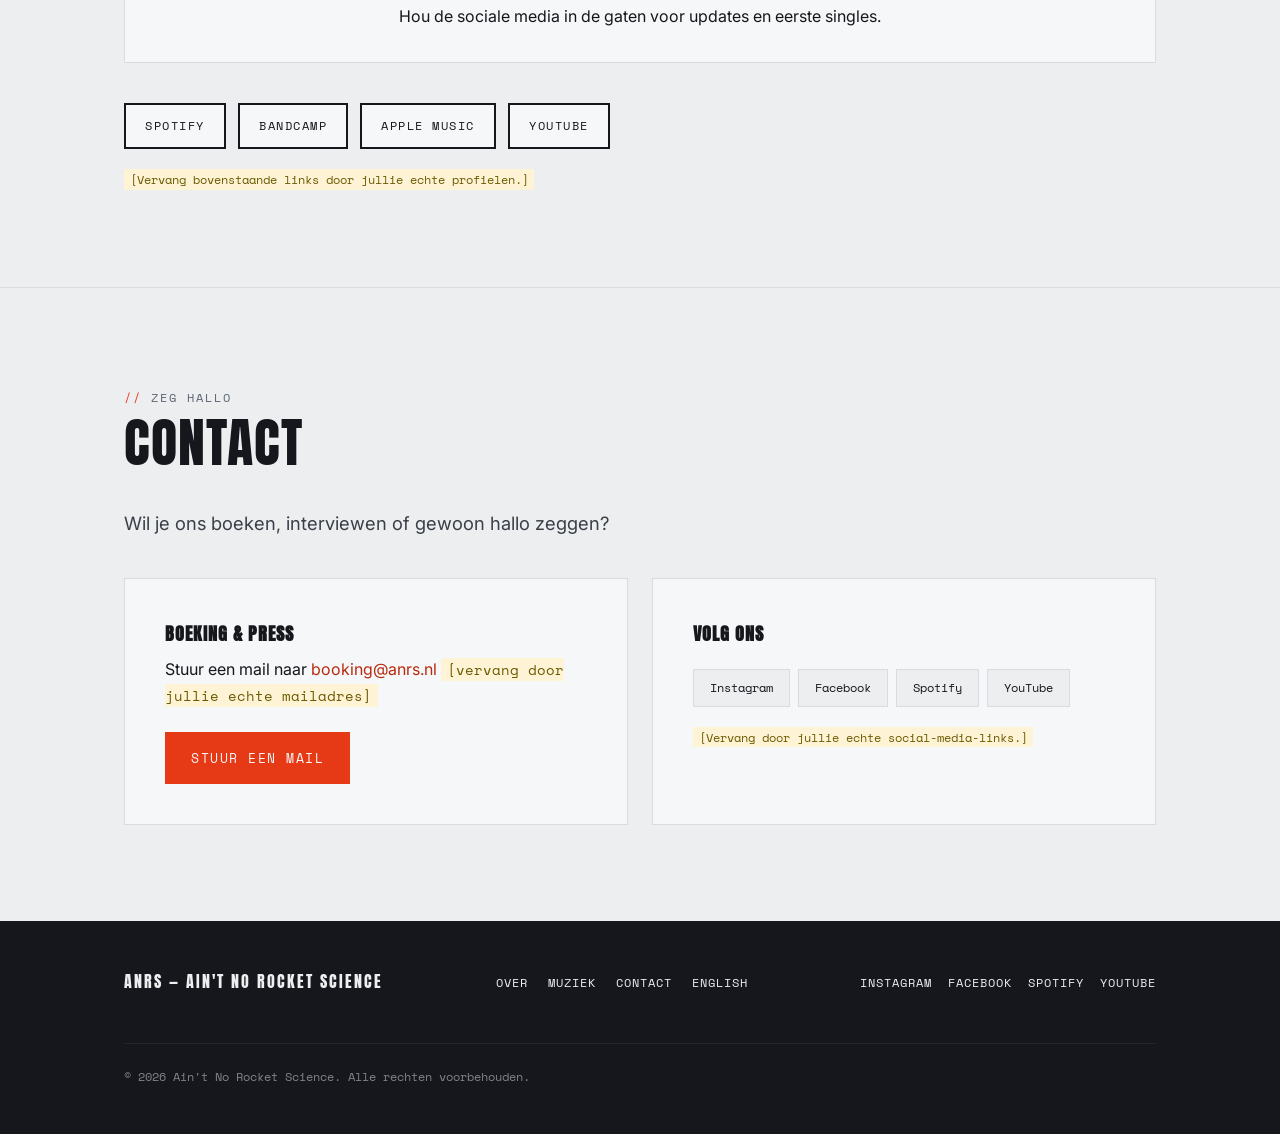
==== commit 37f7c628: "v3.1" ====
--- a/index.html
+++ b/index.html
@@ -75,12 +75,6 @@
           <img src="assets/logo.png" alt="ANRS logo" class="hero-mark" width="781" height="501" />
           <div>
             <h1 class="hero-name">Ain't No <span class="accent">Rocket Science</span></h1>
-            <p class="hero-tagline">
-              Rock, hardrock en een snufje punk &amp; metal. Geen raketwetenschap.
-            </p>
-            <div class="hero-cta">
-              <a href="#muziek" class="btn btn-primary">Onze muziek</a>
-            </div>
           </div>
         </div>
       </div>
@@ -110,7 +104,7 @@
           <h2 class="section-title">Over ANRS</h2>
         </div>
         <p class="lead">
-          ANRS is een rockband uit Leiden met vijf man sterk: drums, twee gitaren, bas en zang. Zwoegend aan het kruispunt van hardrock, punk en metal. Momenteel hard aan het werk aan ons debuutalbum.
+          Harde riffs, rauwe energie en hooks die blijven hangen. Vijf man uit Leiden die rock spelen alsof het geen rocket science is.
         </p>
 
         <div class="about-grid">
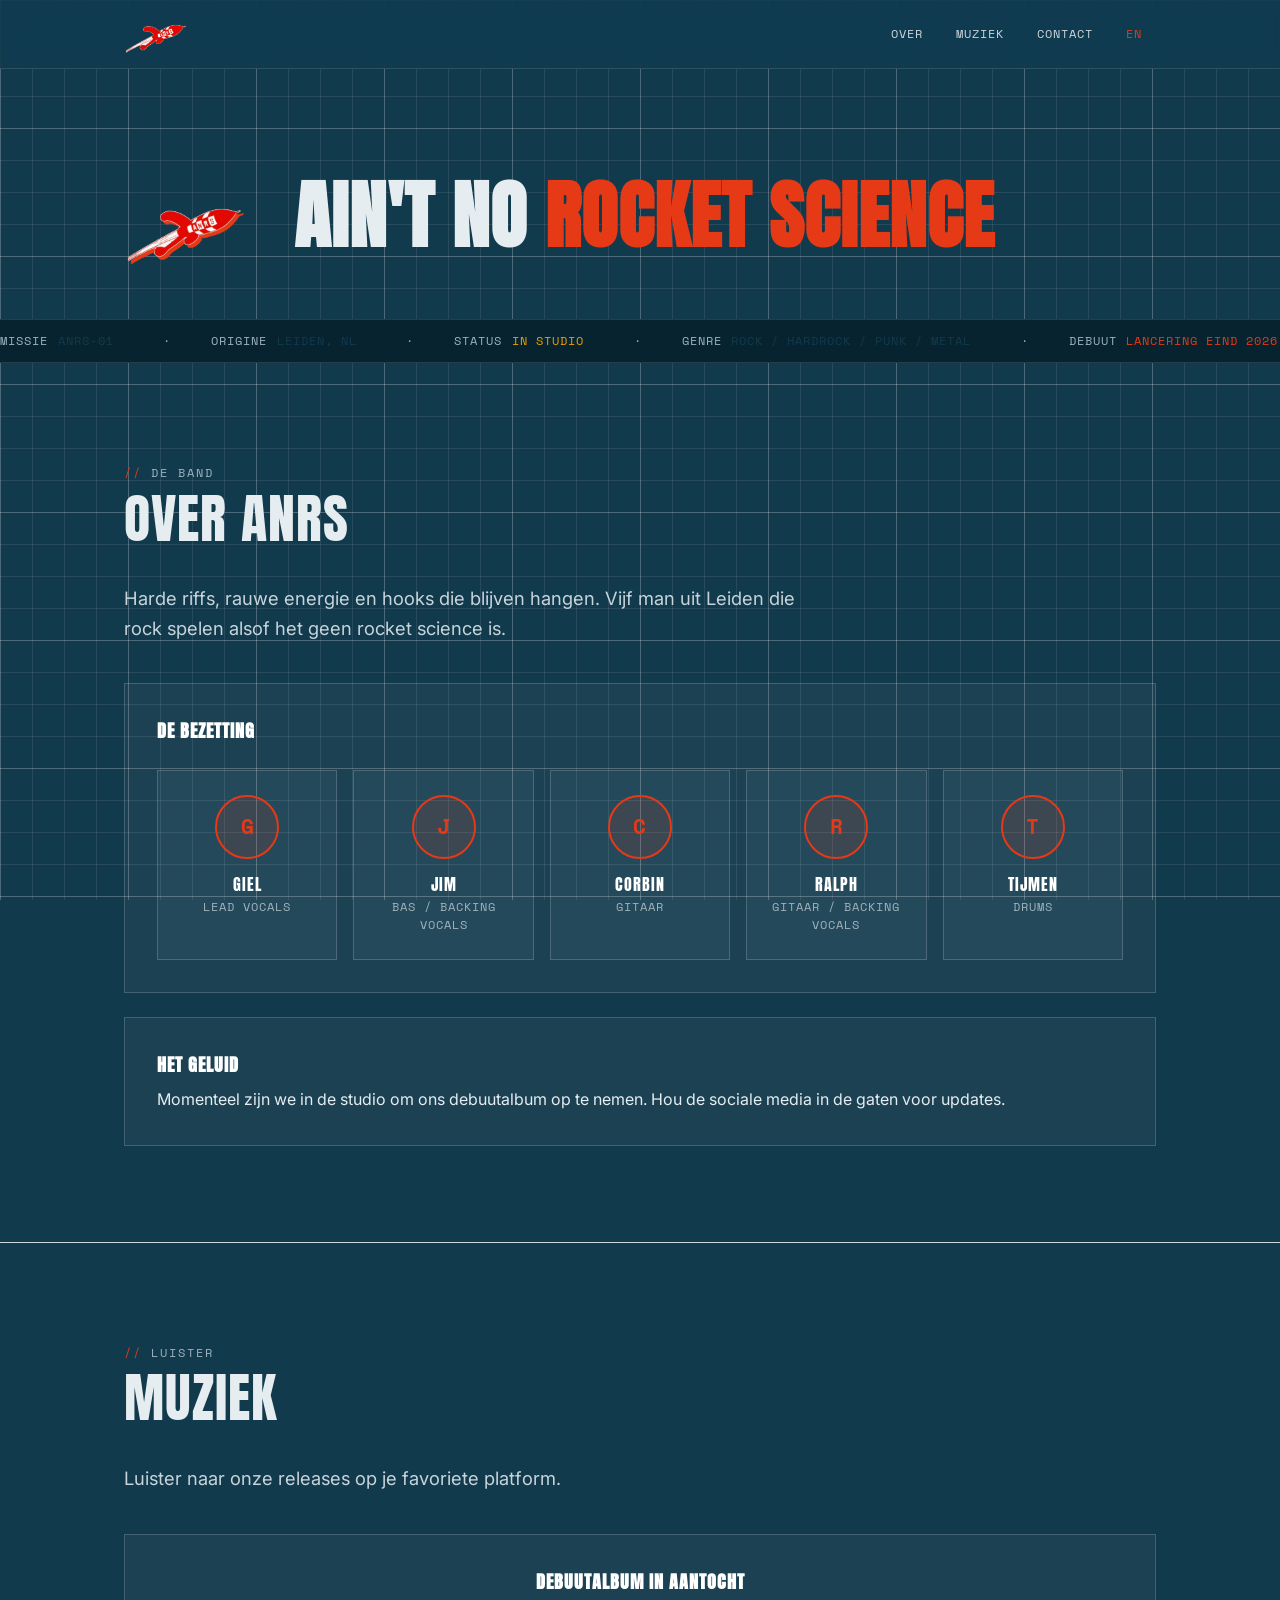
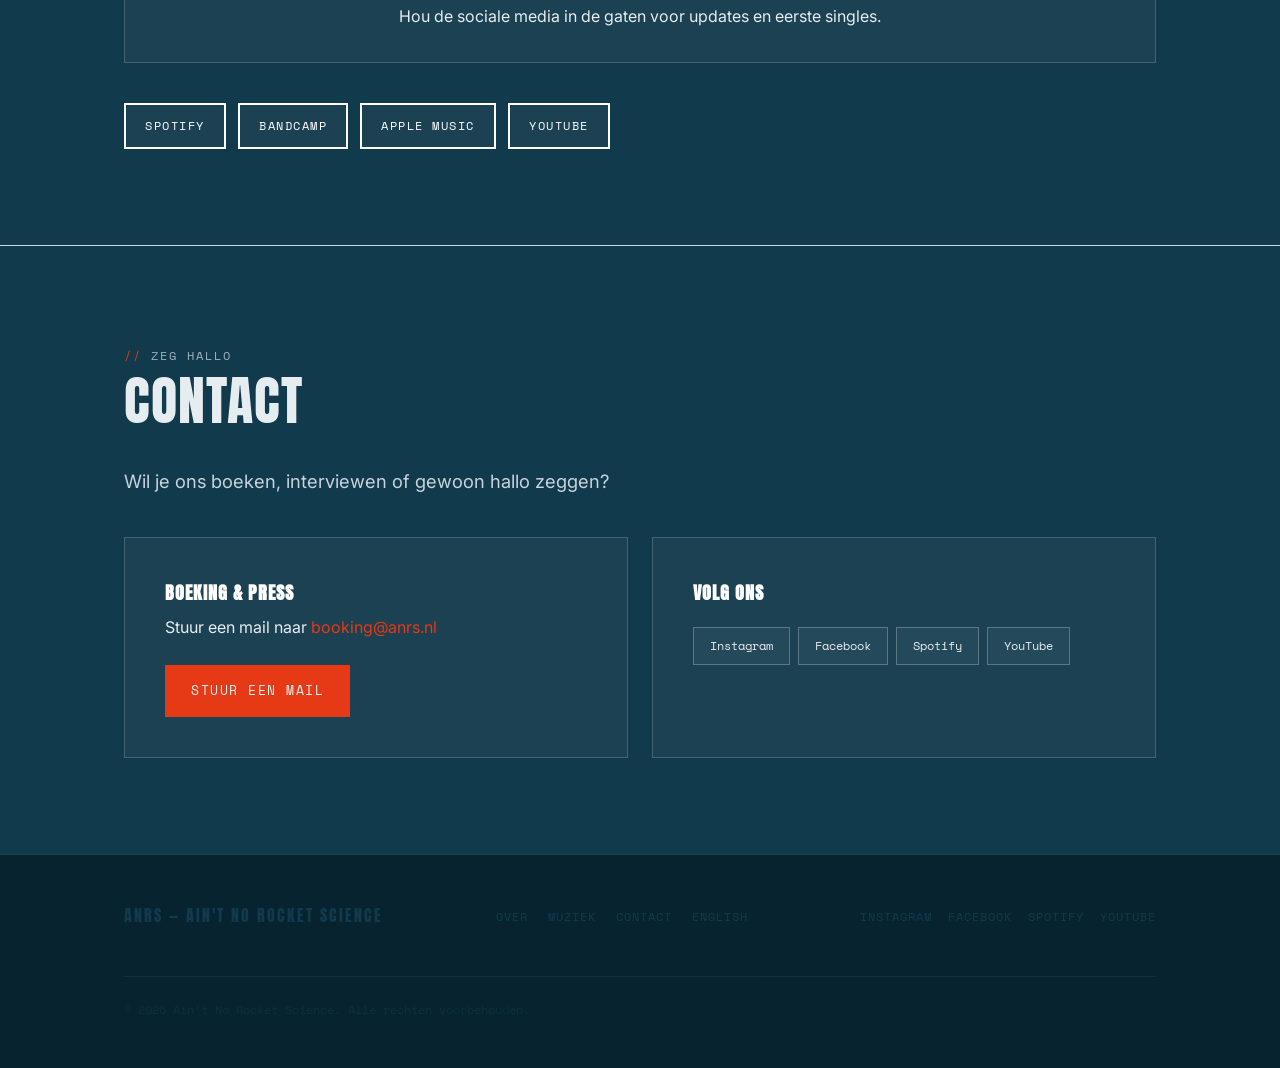
==== commit dc6c16bb: "v3.1-blue" ====
--- a/index.html
+++ b/index.html
@@ -5,7 +5,7 @@
   <meta name="viewport" content="width=device-width, initial-scale=1.0" />
   <title>ANRS — Ain't No Rocket Science</title>
   <meta name="description" content="ANRS (Ain't No Rocket Science) — Rock, hardrock met punk- en metal-invloeden. Uit Leiden. Muziek en contact." />
-  <meta name="theme-color" content="#e63916" />
+  <meta name="theme-color" content="#123a4d" />
   <meta property="og:type" content="website" />
   <meta property="og:title" content="ANRS — Ain't No Rocket Science" />
   <meta property="og:description" content="Rock, hardrock met punk- en metal-invloeden. Uit Leiden." />
@@ -174,9 +174,7 @@
           <a class="btn" href="https://music.apple.com/" target="_blank" rel="noopener">Apple Music</a>
           <a class="btn" href="https://youtube.com/" target="_blank" rel="noopener">YouTube</a>
         </div>
-        <p style="margin-top:1.25rem;font-size:.85rem;">
-          <span class="placeholder">[Vervang bovenstaande links door jullie echte profielen.]</span>
-        </p>
+
       </div>
     </section>
 
@@ -195,7 +193,6 @@
             <p>
               Stuur een mail naar
               <a href="mailto:booking@anrs.nl">booking@anrs.nl</a>
-              <span class="placeholder">[vervang door jullie echte mailadres]</span>
             </p>
             <a href="mailto:booking@anrs.nl" class="btn btn-primary mailto-btn">Stuur een mail</a>
           </div>
@@ -207,9 +204,7 @@
               <li><a href="https://open.spotify.com/" target="_blank" rel="noopener">Spotify</a></li>
               <li><a href="https://youtube.com/" target="_blank" rel="noopener">YouTube</a></li>
             </ul>
-            <p style="margin-top:1.25rem;font-size:.85rem;">
-              <span class="placeholder">[Vervang door jullie echte social-media-links.]</span>
-            </p>
+
           </div>
         </div>
       </div>
--- a/css/styles.css
+++ b/css/styles.css
@@ -4,15 +4,17 @@
    ========================================================= */
 
 :root {
-  --paper: #eceef0;
-  --paper-2: #f6f7f8;
-  --ink: #15171c;
+  --paper: #123a4d;
+  --paper-2: #eef2f4;
+  --ink: #0c2330;
   --red: #e63916;
   --red-dark: #b82a0f;
   --amber: #e8a200;
-  --slate: #5b6470;
-  --grid: #dde1e5;
-  --line: #d8dce2;
+  --slate: #9fb3bd;
+  --slate-dark: #5b6470;
+  --grid: rgba(255, 255, 255, 0.09);
+  --grid-major: rgba(255, 255, 255, 0.17);
+  --line: #cdd6db;
 
   --font-display: "Anton", "Arial Narrow", sans-serif;
   --font-body: "Inter", system-ui, sans-serif;
@@ -34,23 +36,24 @@
 
 body {
   font-family: var(--font-body);
-  color: var(--ink);
+  color: #e6edf0;
   background: var(--paper);
   line-height: 1.6;
   overflow-x: hidden;
   position: relative;
 }
 
-/* Engineering-paper blueprint grid */
+/* Engineering-paper blueprint grid (graph paper: minor + major lines) */
 body::before {
   content: "";
   position: fixed;
   inset: 0;
   background-image:
     linear-gradient(to right, var(--grid) 1px, transparent 1px),
-    linear-gradient(to bottom, var(--grid) 1px, transparent 1px);
-  background-size: 32px 32px;
-  opacity: 0.5;
+    linear-gradient(to bottom, var(--grid) 1px, transparent 1px),
+    linear-gradient(to right, var(--grid-major) 1px, transparent 1px),
+    linear-gradient(to bottom, var(--grid-major) 1px, transparent 1px);
+  background-size: 32px 32px, 32px 32px, 128px 128px, 128px 128px;
   pointer-events: none;
   z-index: 0;
 }
@@ -61,7 +64,7 @@
 }
 
 a {
-  color: var(--red-dark);
+  color: var(--red);
   text-decoration: none;
 }
 
@@ -93,7 +96,7 @@
   left: 1rem;
   z-index: 200;
   background: var(--ink);
-  color: var(--paper);
+  color: #ffffff;
   padding: 0.75rem 1.25rem;
   font-family: var(--font-mono);
   font-size: 0.8rem;
@@ -158,7 +161,7 @@
 .lead {
   font-size: 1.15rem;
   max-width: 56ch;
-  color: #3a3f47;
+  color: #c7d4db;
 }
 
 /* ---------- Header / nav ---------- */
@@ -166,9 +169,9 @@
   position: sticky;
   top: 0;
   z-index: 100;
-  background: rgba(236, 238, 240, 0.92);
-  backdrop-filter: saturate(180%) blur(8px);
-  border-bottom: 1px solid var(--line);
+  background: rgba(18, 58, 77, 0.85);
+  backdrop-filter: saturate(180%) blur(10px);
+  border-bottom: 1px solid rgba(255, 255, 255, 0.12);
 }
 
 .site-header .container {
@@ -184,7 +187,7 @@
   align-items: center;
   gap: 0.65rem;
   text-decoration: none;
-  color: var(--ink);
+  color: #ffffff;
 }
 
 .brand-logo {
@@ -207,7 +210,7 @@
   text-transform: uppercase;
   letter-spacing: 1px;
   font-size: 0.78rem;
-  color: var(--ink);
+  color: #cdd6db;
   touch-action: manipulation;
 }
 
@@ -290,7 +293,7 @@
   font-weight: 500;
   max-width: 46ch;
   margin-bottom: 2.5rem;
-  color: #3a3f47;
+  color: #c7d4db;
 }
 
 .hero-cta {
@@ -306,17 +309,17 @@
   letter-spacing: 1.5px;
   font-size: 0.82rem;
   padding: 0.85rem 1.5rem;
-  border: 2px solid var(--ink);
-  background: var(--paper-2);
-  color: var(--ink);
+  border: 2px solid #ffffff;
+  background: rgba(255, 255, 255, 0.04);
+  color: #ffffff;
   transition: background 0.15s, color 0.15s, border-color 0.15s;
   touch-action: manipulation;
 }
 
 .btn:hover {
   text-decoration: none;
-  background: var(--ink);
-  color: var(--paper);
+  background: #ffffff;
+  color: var(--ink);
 }
 
 .btn-primary {
@@ -335,10 +338,10 @@
 .telemetry {
   position: relative;
   z-index: 1;
-  background: var(--ink);
+  background: #07232f;
   color: var(--paper);
-  border-top: 1px solid var(--ink);
-  border-bottom: 1px solid var(--ink);
+  border-top: 1px solid rgba(255, 255, 255, 0.12);
+  border-bottom: 1px solid rgba(255, 255, 255, 0.12);
   overflow: hidden;
 }
 
@@ -394,10 +397,11 @@
 
 /* ---------- Cards ---------- */
 .card {
-  background: var(--paper-2);
-  border: 1px solid var(--line);
+  background: rgba(255, 255, 255, 0.04);
+  border: 1px solid rgba(255, 255, 255, 0.18);
   padding: 2rem;
   position: relative;
+  color: #e6edf0;
 }
 
 .card-title {
@@ -406,6 +410,7 @@
   letter-spacing: 1px;
   font-size: 1.15rem;
   margin-bottom: 0.5rem;
+  color: #ffffff;
 }
 
 .card p + p {
@@ -431,8 +436,8 @@
 .crew-card {
   text-align: center;
   padding: 1.5rem 1rem;
-  border: 1px solid var(--line);
-  background: var(--paper-2);
+  border: 1px solid rgba(255, 255, 255, 0.18);
+  background: rgba(255, 255, 255, 0.04);
 }
 
 .crew-avatar {
@@ -440,8 +445,8 @@
   height: 64px;
   margin: 0 auto 0.85rem;
   border-radius: 50%;
-  background: var(--paper);
-  border: 2px solid var(--ink);
+  background: rgba(230, 57, 22, 0.12);
+  border: 2px solid var(--red);
   display: flex;
   align-items: center;
   justify-content: center;
@@ -456,6 +461,7 @@
   text-transform: uppercase;
   letter-spacing: 1px;
   font-size: 1rem;
+  color: #ffffff;
 }
 
 .crew-role {
@@ -511,18 +517,18 @@
   align-items: center;
   gap: 0.4rem;
   padding: 0.5rem 1rem;
-  border: 1px solid var(--line);
-  background: var(--paper);
-  color: var(--ink);
+  border: 1px solid rgba(255, 255, 255, 0.25);
+  background: rgba(255, 255, 255, 0.04);
+  color: #e6edf0;
   font-family: var(--font-mono);
   font-size: 0.78rem;
   touch-action: manipulation;
 }
 
 .social-list a:hover {
-  border-color: var(--ink);
-  background: var(--ink);
-  color: var(--paper);
+  border-color: var(--red);
+  background: var(--red);
+  color: #ffffff;
   text-decoration: none;
 }
 
@@ -533,11 +539,12 @@
 
 /* ---------- Footer ---------- */
 .site-footer {
-  background: var(--ink);
+  background: #07232f;
   color: var(--paper);
   padding: 3rem 0;
   position: relative;
   z-index: 1;
+  border-top: 1px solid rgba(255, 255, 255, 0.12);
 }
 
 .site-footer a {
@@ -603,11 +610,12 @@
 
 /* ---------- Placeholder marker ---------- */
 .placeholder {
-  background: #fff3d6;
-  padding: 0.1rem 0.35rem;
+  background: rgba(232, 162, 0, 0.18);
+  border-bottom: 1px dashed var(--amber);
+  padding: 0.05rem 0.3rem;
   font-family: var(--font-mono);
   font-size: 0.85em;
-  color: #6b5b00;
+  color: var(--amber);
 }
 
 /* ---------- Responsive ---------- */
@@ -624,7 +632,7 @@
     flex-direction: column;
     align-items: stretch;
     background: var(--paper);
-    border-bottom: 1px solid var(--line);
+    border-bottom: 1px solid rgba(255, 255, 255, 0.12);
     padding: 0.5rem 1.5rem;
     gap: 0;
     display: none;
@@ -642,7 +650,7 @@
     display: block;
     width: 100%;
     padding: 0.85rem 0;
-    border-bottom: 1px solid var(--line);
+    border-bottom: 1px solid rgba(255, 255, 255, 0.1);
   }
 
   .nav-list li:last-child a {
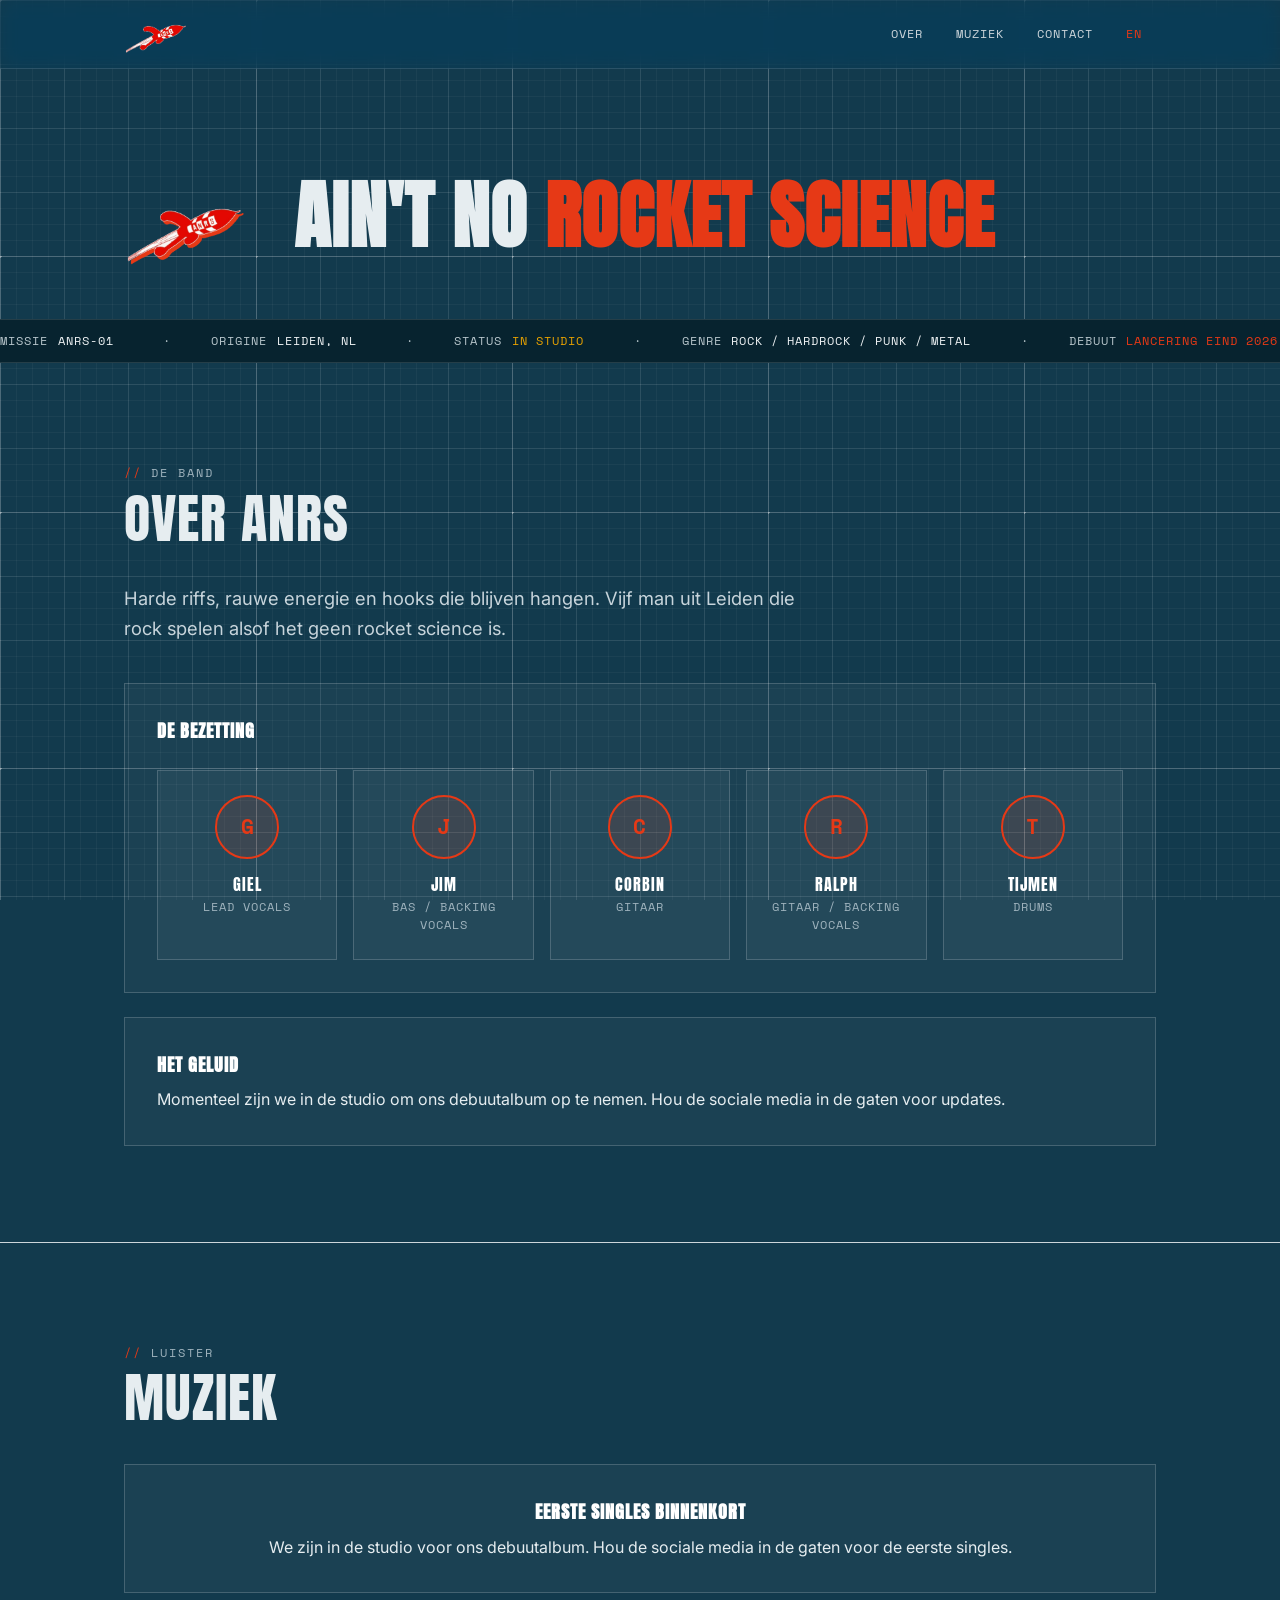
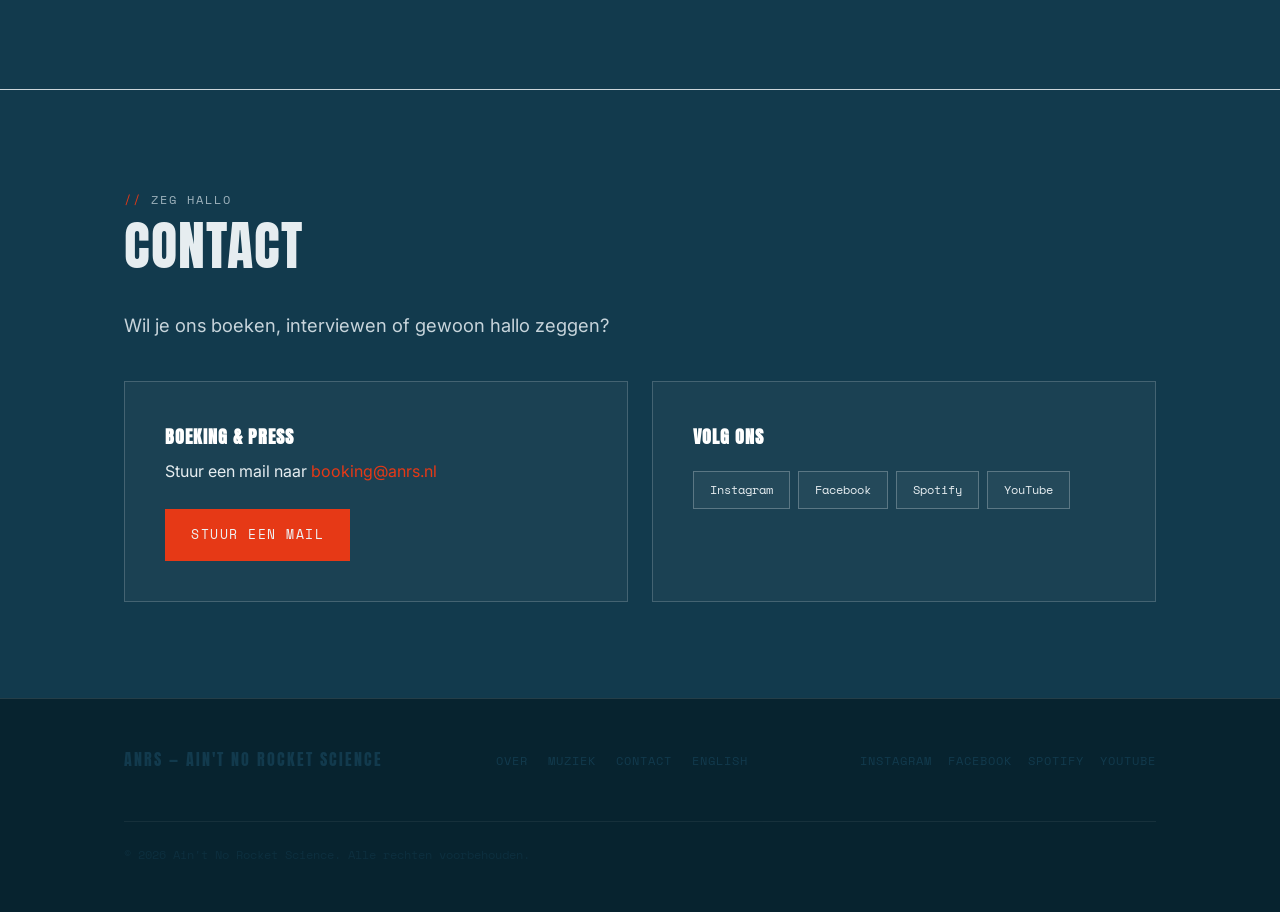
==== commit 48aa3fb8: "v3.2-blue" ====
--- a/index.html
+++ b/index.html
@@ -155,24 +155,14 @@
           <span class="section-kicker">Luister</span>
           <h2 class="section-title">Muziek</h2>
         </div>
-        <p class="lead">
-          Luister naar onze releases op je favoriete platform.
-        </p>
 
         <div class="music-grid">
           <div class="card" style="text-align:center;">
-            <h3 class="card-title">Debuutalbum in aantocht</h3>
+            <h3 class="card-title">Eerste singles binnenkort</h3>
             <p>
-              Hou de sociale media in de gaten voor updates en eerste singles.
+              We zijn in de studio voor ons debuutalbum. Hou de sociale media in de gaten voor de eerste singles.
             </p>
           </div>
-        </div>
-
-        <div class="stream-links">
-          <a class="btn" href="https://open.spotify.com/" target="_blank" rel="noopener">Spotify</a>
-          <a class="btn" href="https://www.bandcamp.com/" target="_blank" rel="noopener">Bandcamp</a>
-          <a class="btn" href="https://music.apple.com/" target="_blank" rel="noopener">Apple Music</a>
-          <a class="btn" href="https://youtube.com/" target="_blank" rel="noopener">YouTube</a>
         </div>
 
       </div>
--- a/css/styles.css
+++ b/css/styles.css
@@ -12,8 +12,10 @@
   --amber: #e8a200;
   --slate: #9fb3bd;
   --slate-dark: #5b6470;
-  --grid: rgba(255, 255, 255, 0.09);
-  --grid-major: rgba(255, 255, 255, 0.17);
+  --grid-minor: rgba(255, 255, 255, 0.04);
+  --grid-medium: rgba(255, 255, 255, 0.08);
+  --grid-major: rgba(255, 255, 255, 0.15);
+  --grid-cross: rgba(255, 255, 255, 0.32);
   --line: #cdd6db;
 
   --font-display: "Anton", "Arial Narrow", sans-serif;
@@ -43,17 +45,28 @@
   position: relative;
 }
 
-/* Engineering-paper blueprint grid (graph paper: minor + major lines) */
+/* Engineering graph paper: 3 line weights + registration dots */
 body::before {
   content: "";
   position: fixed;
   inset: 0;
   background-image:
-    linear-gradient(to right, var(--grid) 1px, transparent 1px),
-    linear-gradient(to bottom, var(--grid) 1px, transparent 1px),
+    linear-gradient(to right, var(--grid-minor) 1px, transparent 1px),
+    linear-gradient(to bottom, var(--grid-minor) 1px, transparent 1px),
+    linear-gradient(to right, var(--grid-medium) 1px, transparent 1px),
+    linear-gradient(to bottom, var(--grid-medium) 1px, transparent 1px),
     linear-gradient(to right, var(--grid-major) 1px, transparent 1px),
-    linear-gradient(to bottom, var(--grid-major) 1px, transparent 1px);
-  background-size: 32px 32px, 32px 32px, 128px 128px, 128px 128px;
+    linear-gradient(to bottom, var(--grid-major) 1px, transparent 1px),
+    radial-gradient(circle at 0 0, var(--grid-cross) 1.6px, transparent 2.2px);
+  background-size:
+    16px 16px,
+    16px 16px,
+    64px 64px,
+    64px 64px,
+    256px 256px,
+    256px 256px,
+    256px 256px;
+  background-position: 0 0;
   pointer-events: none;
   z-index: 0;
 }
@@ -169,7 +182,7 @@
   position: sticky;
   top: 0;
   z-index: 100;
-  background: rgba(18, 58, 77, 0.85);
+  background: rgba(18, 58, 77, 0.55);
   backdrop-filter: saturate(180%) blur(10px);
   border-bottom: 1px solid rgba(255, 255, 255, 0.12);
 }
@@ -365,11 +378,11 @@
 }
 
 .telemetry-item .lbl {
-  color: var(--slate);
+  color: #b8c6cc;
 }
 
 .telemetry-item .val {
-  color: var(--paper);
+  color: #eef2f4;
 }
 
 .telemetry-item .val.live {
@@ -382,7 +395,7 @@
 
 .telemetry-item::after {
   content: "·";
-  color: var(--slate);
+  color: #b8c6cc;
   margin-left: 2.5rem;
 }
 
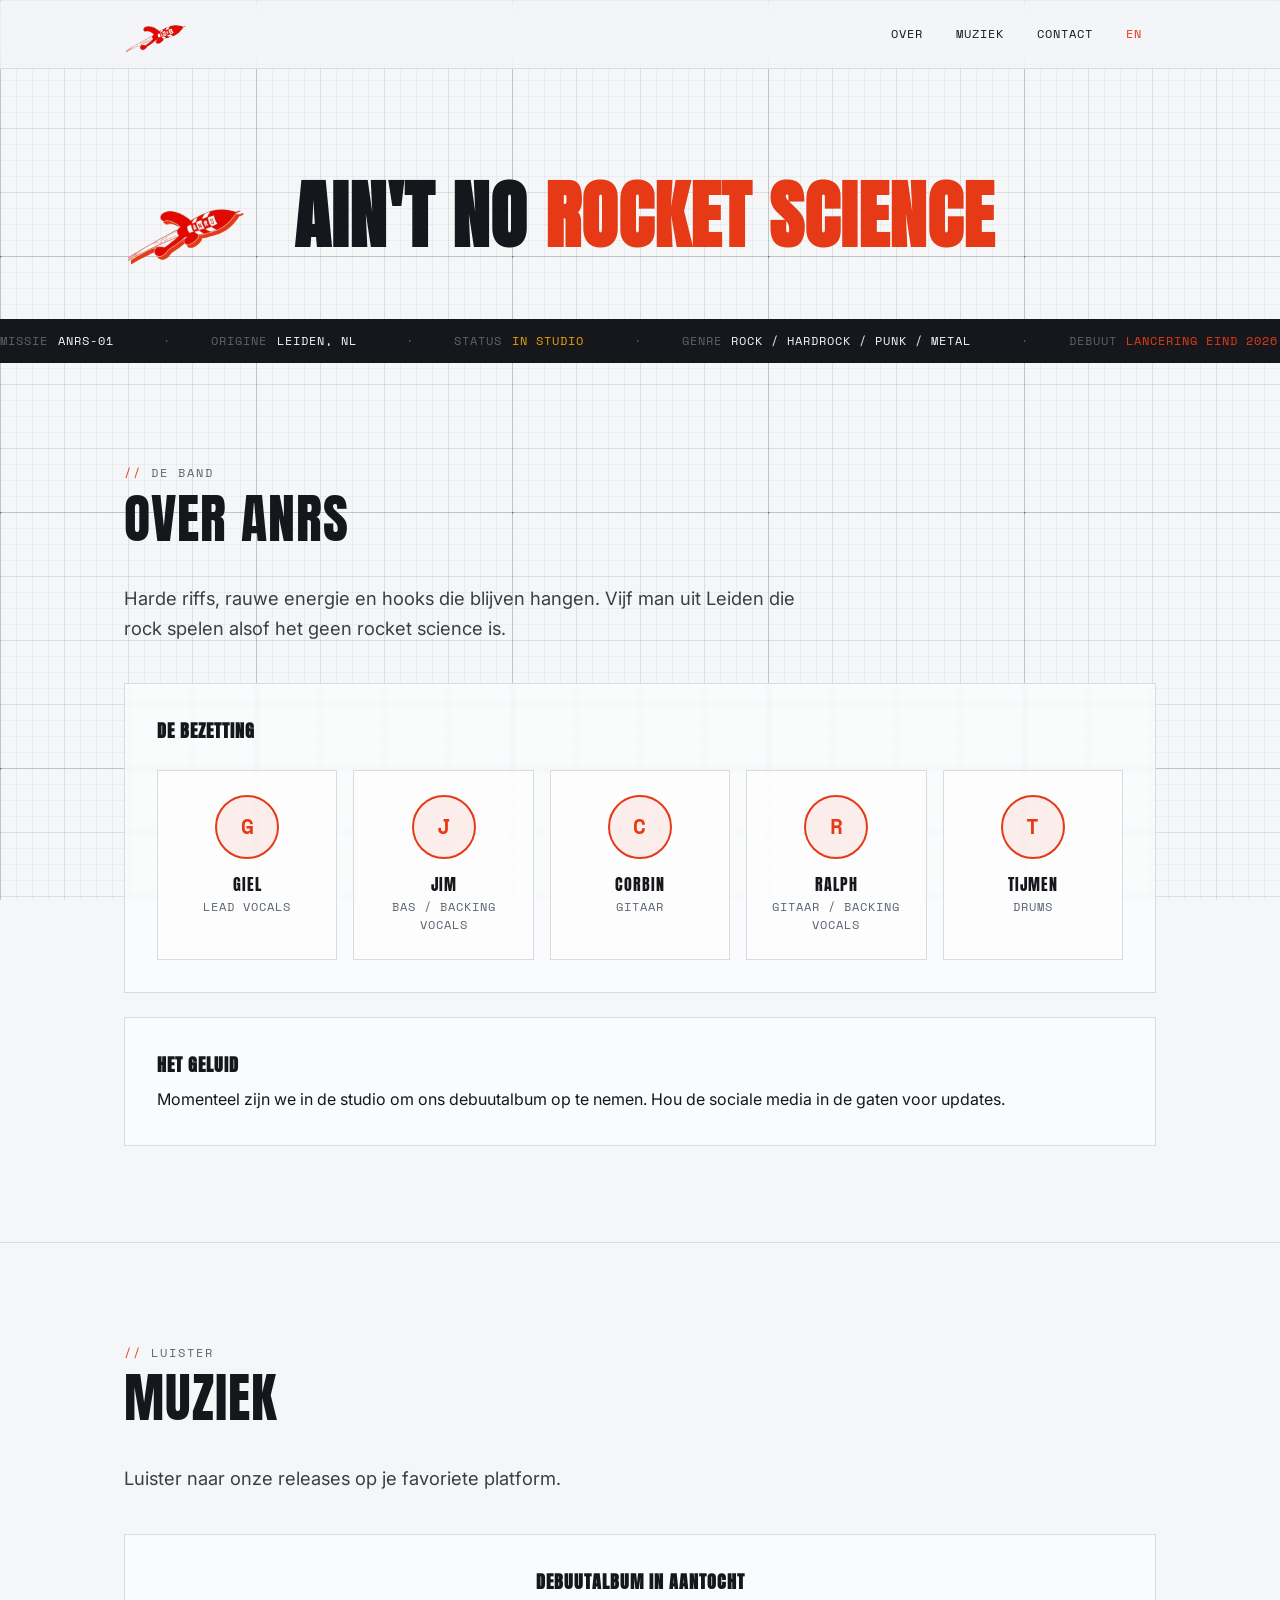
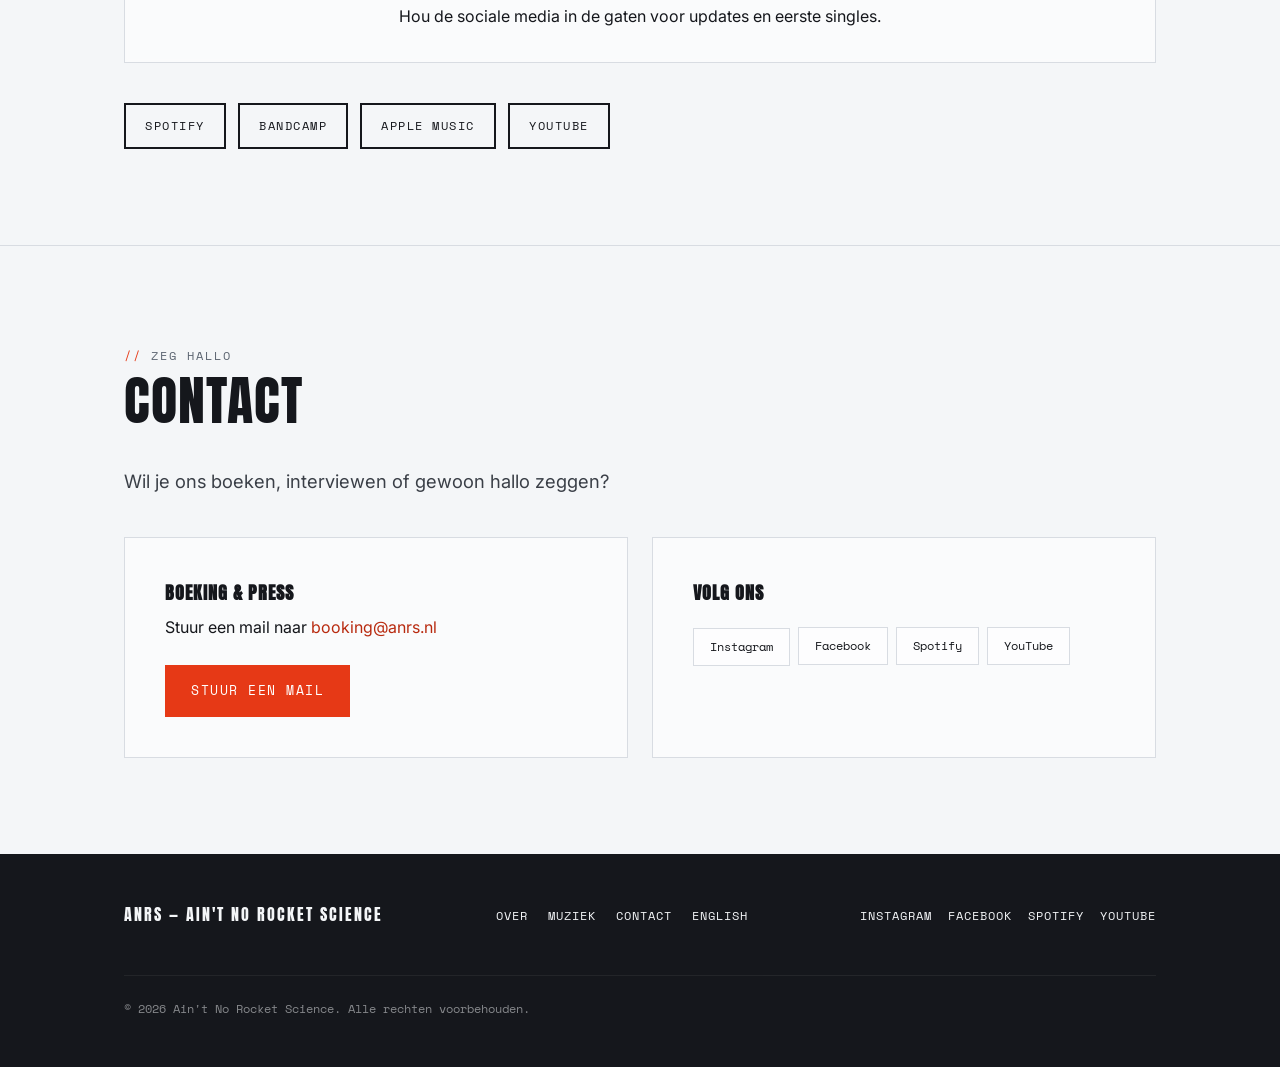
==== commit 31b99f49: "v3.2" ====
--- a/index.html
+++ b/index.html
@@ -5,7 +5,7 @@
   <meta name="viewport" content="width=device-width, initial-scale=1.0" />
   <title>ANRS — Ain't No Rocket Science</title>
   <meta name="description" content="ANRS (Ain't No Rocket Science) — Rock, hardrock met punk- en metal-invloeden. Uit Leiden. Muziek en contact." />
-  <meta name="theme-color" content="#123a4d" />
+  <meta name="theme-color" content="#e63916" />
   <meta property="og:type" content="website" />
   <meta property="og:title" content="ANRS — Ain't No Rocket Science" />
   <meta property="og:description" content="Rock, hardrock met punk- en metal-invloeden. Uit Leiden." />
@@ -155,16 +155,25 @@
           <span class="section-kicker">Luister</span>
           <h2 class="section-title">Muziek</h2>
         </div>
+        <p class="lead">
+          Luister naar onze releases op je favoriete platform.
+        </p>
 
         <div class="music-grid">
           <div class="card" style="text-align:center;">
-            <h3 class="card-title">Eerste singles binnenkort</h3>
+            <h3 class="card-title">Debuutalbum in aantocht</h3>
             <p>
-              We zijn in de studio voor ons debuutalbum. Hou de sociale media in de gaten voor de eerste singles.
+              Hou de sociale media in de gaten voor updates en eerste singles.
             </p>
           </div>
         </div>
 
+        <div class="stream-links">
+          <a class="btn" href="https://open.spotify.com/" target="_blank" rel="noopener">Spotify</a>
+          <a class="btn" href="https://www.bandcamp.com/" target="_blank" rel="noopener">Bandcamp</a>
+          <a class="btn" href="https://music.apple.com/" target="_blank" rel="noopener">Apple Music</a>
+          <a class="btn" href="https://youtube.com/" target="_blank" rel="noopener">YouTube</a>
+        </div>
       </div>
     </section>
 
@@ -194,7 +203,6 @@
               <li><a href="https://open.spotify.com/" target="_blank" rel="noopener">Spotify</a></li>
               <li><a href="https://youtube.com/" target="_blank" rel="noopener">YouTube</a></li>
             </ul>
-
           </div>
         </div>
       </div>
--- a/css/styles.css
+++ b/css/styles.css
@@ -4,19 +4,18 @@
    ========================================================= */
 
 :root {
-  --paper: #123a4d;
-  --paper-2: #eef2f4;
-  --ink: #0c2330;
+  --paper: #f4f6f8;
+  --paper-2: #ffffff;
+  --ink: #15171c;
   --red: #e63916;
   --red-dark: #b82a0f;
   --amber: #e8a200;
-  --slate: #9fb3bd;
-  --slate-dark: #5b6470;
-  --grid-minor: rgba(255, 255, 255, 0.04);
-  --grid-medium: rgba(255, 255, 255, 0.08);
-  --grid-major: rgba(255, 255, 255, 0.15);
-  --grid-cross: rgba(255, 255, 255, 0.32);
-  --line: #cdd6db;
+  --slate: #5b6470;
+  --grid-minor: rgba(21, 23, 28, 0.04);
+  --grid-medium: rgba(21, 23, 28, 0.07);
+  --grid-major: rgba(21, 23, 28, 0.13);
+  --grid-cross: rgba(21, 23, 28, 0.26);
+  --line: #d8dce2;
 
   --font-display: "Anton", "Arial Narrow", sans-serif;
   --font-body: "Inter", system-ui, sans-serif;
@@ -38,7 +37,7 @@
 
 body {
   font-family: var(--font-body);
-  color: #e6edf0;
+  color: var(--ink);
   background: var(--paper);
   line-height: 1.6;
   overflow-x: hidden;
@@ -77,7 +76,7 @@
 }
 
 a {
-  color: var(--red);
+  color: var(--red-dark);
   text-decoration: none;
 }
 
@@ -109,7 +108,7 @@
   left: 1rem;
   z-index: 200;
   background: var(--ink);
-  color: #ffffff;
+  color: var(--paper);
   padding: 0.75rem 1.25rem;
   font-family: var(--font-mono);
   font-size: 0.8rem;
@@ -174,7 +173,7 @@
 .lead {
   font-size: 1.15rem;
   max-width: 56ch;
-  color: #c7d4db;
+  color: #3a3f47;
 }
 
 /* ---------- Header / nav ---------- */
@@ -182,9 +181,9 @@
   position: sticky;
   top: 0;
   z-index: 100;
-  background: rgba(18, 58, 77, 0.55);
+  background: rgba(244, 246, 248, 0.7);
   backdrop-filter: saturate(180%) blur(10px);
-  border-bottom: 1px solid rgba(255, 255, 255, 0.12);
+  border-bottom: 1px solid var(--line);
 }
 
 .site-header .container {
@@ -200,7 +199,7 @@
   align-items: center;
   gap: 0.65rem;
   text-decoration: none;
-  color: #ffffff;
+  color: var(--ink);
 }
 
 .brand-logo {
@@ -223,7 +222,7 @@
   text-transform: uppercase;
   letter-spacing: 1px;
   font-size: 0.78rem;
-  color: #cdd6db;
+  color: var(--ink);
   touch-action: manipulation;
 }
 
@@ -306,7 +305,7 @@
   font-weight: 500;
   max-width: 46ch;
   margin-bottom: 2.5rem;
-  color: #c7d4db;
+  color: #3a3f47;
 }
 
 .hero-cta {
@@ -322,17 +321,17 @@
   letter-spacing: 1.5px;
   font-size: 0.82rem;
   padding: 0.85rem 1.5rem;
-  border: 2px solid #ffffff;
-  background: rgba(255, 255, 255, 0.04);
-  color: #ffffff;
+  border: 2px solid var(--ink);
+  background: transparent;
+  color: var(--ink);
   transition: background 0.15s, color 0.15s, border-color 0.15s;
   touch-action: manipulation;
 }
 
 .btn:hover {
   text-decoration: none;
-  background: #ffffff;
-  color: var(--ink);
+  background: var(--ink);
+  color: var(--paper);
 }
 
 .btn-primary {
@@ -351,10 +350,10 @@
 .telemetry {
   position: relative;
   z-index: 1;
-  background: #07232f;
+  background: var(--ink);
   color: var(--paper);
-  border-top: 1px solid rgba(255, 255, 255, 0.12);
-  border-bottom: 1px solid rgba(255, 255, 255, 0.12);
+  border-top: 1px solid var(--ink);
+  border-bottom: 1px solid var(--ink);
   overflow: hidden;
 }
 
@@ -378,11 +377,11 @@
 }
 
 .telemetry-item .lbl {
-  color: #b8c6cc;
+  color: var(--slate);
 }
 
 .telemetry-item .val {
-  color: #eef2f4;
+  color: var(--paper);
 }
 
 .telemetry-item .val.live {
@@ -395,7 +394,7 @@
 
 .telemetry-item::after {
   content: "·";
-  color: #b8c6cc;
+  color: var(--slate);
   margin-left: 2.5rem;
 }
 
@@ -410,11 +409,11 @@
 
 /* ---------- Cards ---------- */
 .card {
-  background: rgba(255, 255, 255, 0.04);
-  border: 1px solid rgba(255, 255, 255, 0.18);
+  background: rgba(255, 255, 255, 0.55);
+  border: 1px solid var(--line);
   padding: 2rem;
   position: relative;
-  color: #e6edf0;
+  backdrop-filter: blur(2px);
 }
 
 .card-title {
@@ -423,7 +422,6 @@
   letter-spacing: 1px;
   font-size: 1.15rem;
   margin-bottom: 0.5rem;
-  color: #ffffff;
 }
 
 .card p + p {
@@ -449,8 +447,8 @@
 .crew-card {
   text-align: center;
   padding: 1.5rem 1rem;
-  border: 1px solid rgba(255, 255, 255, 0.18);
-  background: rgba(255, 255, 255, 0.04);
+  border: 1px solid var(--line);
+  background: rgba(255, 255, 255, 0.55);
 }
 
 .crew-avatar {
@@ -458,7 +456,7 @@
   height: 64px;
   margin: 0 auto 0.85rem;
   border-radius: 50%;
-  background: rgba(230, 57, 22, 0.12);
+  background: rgba(230, 57, 22, 0.08);
   border: 2px solid var(--red);
   display: flex;
   align-items: center;
@@ -474,7 +472,6 @@
   text-transform: uppercase;
   letter-spacing: 1px;
   font-size: 1rem;
-  color: #ffffff;
 }
 
 .crew-role {
@@ -530,9 +527,9 @@
   align-items: center;
   gap: 0.4rem;
   padding: 0.5rem 1rem;
-  border: 1px solid rgba(255, 255, 255, 0.25);
-  background: rgba(255, 255, 255, 0.04);
-  color: #e6edf0;
+  border: 1px solid var(--line);
+  background: rgba(255, 255, 255, 0.55);
+  color: var(--ink);
   font-family: var(--font-mono);
   font-size: 0.78rem;
   touch-action: manipulation;
@@ -552,12 +549,11 @@
 
 /* ---------- Footer ---------- */
 .site-footer {
-  background: #07232f;
+  background: var(--ink);
   color: var(--paper);
   padding: 3rem 0;
   position: relative;
   z-index: 1;
-  border-top: 1px solid rgba(255, 255, 255, 0.12);
 }
 
 .site-footer a {
@@ -619,16 +615,6 @@
   border-top: 1px solid rgba(255, 255, 255, 0.12);
   margin-top: 2rem;
   padding-top: 1.5rem;
-}
-
-/* ---------- Placeholder marker ---------- */
-.placeholder {
-  background: rgba(232, 162, 0, 0.18);
-  border-bottom: 1px dashed var(--amber);
-  padding: 0.05rem 0.3rem;
-  font-family: var(--font-mono);
-  font-size: 0.85em;
-  color: var(--amber);
 }
 
 /* ---------- Responsive ---------- */
@@ -645,7 +631,7 @@
     flex-direction: column;
     align-items: stretch;
     background: var(--paper);
-    border-bottom: 1px solid rgba(255, 255, 255, 0.12);
+    border-bottom: 1px solid var(--line);
     padding: 0.5rem 1.5rem;
     gap: 0;
     display: none;
@@ -663,7 +649,7 @@
     display: block;
     width: 100%;
     padding: 0.85rem 0;
-    border-bottom: 1px solid rgba(255, 255, 255, 0.1);
+    border-bottom: 1px solid var(--line);
   }
 
   .nav-list li:last-child a {
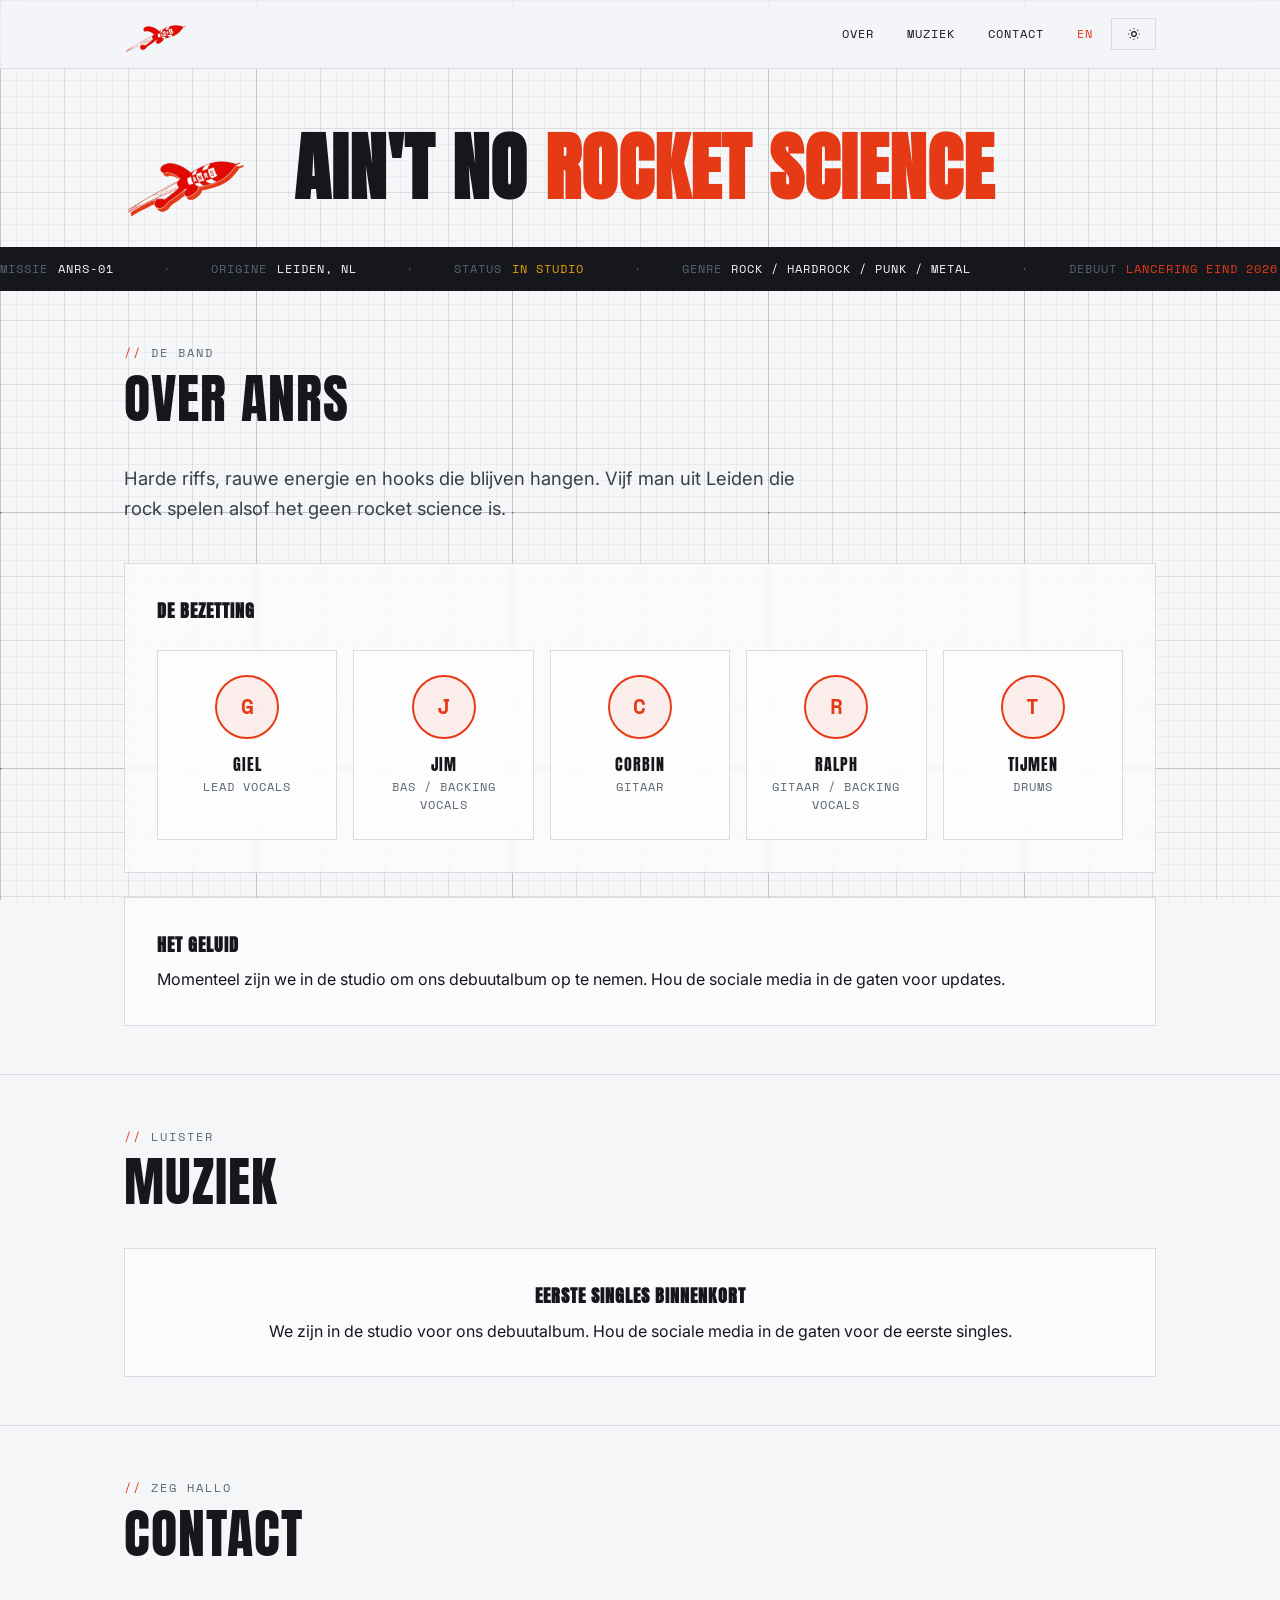
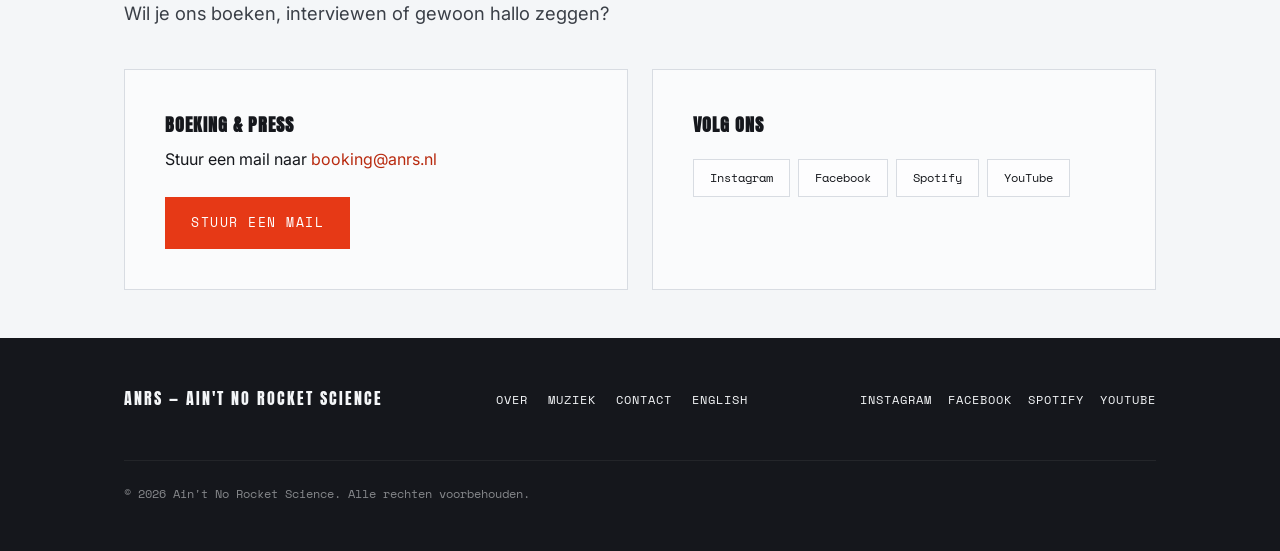
==== commit b58421a8: "v4-darkmode" ====
--- a/index.html
+++ b/index.html
@@ -21,6 +21,17 @@
   <link rel="preconnect" href="https://fonts.gstatic.com" crossorigin />
   <link href="https://fonts.googleapis.com/css2?family=Anton&family=Inter:wght@400;500;600;700&family=Space+Mono:wght@400;700&display=swap" rel="stylesheet" />
   <link rel="stylesheet" href="css/styles.css" />
+  <script>
+    (function () {
+      try {
+        var saved = localStorage.getItem("anrs-theme");
+        var theme = saved || (window.matchMedia("(prefers-color-scheme: dark)").matches ? "dark" : "light");
+        document.documentElement.setAttribute("data-theme", theme);
+      } catch (e) {
+        document.documentElement.setAttribute("data-theme", "light");
+      }
+    })();
+  </script>
   <script type="application/ld+json">
   {
     "@context": "https://schema.org",
@@ -62,6 +73,12 @@
           <li><a href="#muziek">Muziek</a></li>
           <li><a href="#contact">Contact</a></li>
           <li><a href="en/index.html" class="lang-switch" hreflang="en" lang="en">EN</a></li>
+          <li>
+            <button class="theme-toggle" type="button" aria-label="Thema wijzigen" data-theme-toggle>
+              <svg class="icon icon-sun" viewBox="0 0 24 24" fill="none" stroke="currentColor" stroke-width="2" aria-hidden="true"><circle cx="12" cy="12" r="4"/><path d="M12 2v2M12 20v2M4.93 4.93l1.41 1.41M17.66 17.66l1.41 1.41M2 12h2M20 12h2M6.34 17.66l-1.41 1.41M19.07 4.93l-1.41 1.41"/></svg>
+              <svg class="icon icon-moon" viewBox="0 0 24 24" fill="none" stroke="currentColor" stroke-width="2" aria-hidden="true"><path d="M21 12.79A9 9 0 1 1 11.21 3 7 7 0 0 0 21 12.79z"/></svg>
+            </button>
+          </li>
         </ul>
       </nav>
     </div>
@@ -155,24 +172,14 @@
           <span class="section-kicker">Luister</span>
           <h2 class="section-title">Muziek</h2>
         </div>
-        <p class="lead">
-          Luister naar onze releases op je favoriete platform.
-        </p>
 
         <div class="music-grid">
           <div class="card" style="text-align:center;">
-            <h3 class="card-title">Debuutalbum in aantocht</h3>
+            <h3 class="card-title">Eerste singles binnenkort</h3>
             <p>
-              Hou de sociale media in de gaten voor updates en eerste singles.
+              We zijn in de studio voor ons debuutalbum. Hou de sociale media in de gaten voor de eerste singles.
             </p>
           </div>
-        </div>
-
-        <div class="stream-links">
-          <a class="btn" href="https://open.spotify.com/" target="_blank" rel="noopener">Spotify</a>
-          <a class="btn" href="https://www.bandcamp.com/" target="_blank" rel="noopener">Bandcamp</a>
-          <a class="btn" href="https://music.apple.com/" target="_blank" rel="noopener">Apple Music</a>
-          <a class="btn" href="https://youtube.com/" target="_blank" rel="noopener">YouTube</a>
         </div>
       </div>
     </section>
--- a/css/styles.css
+++ b/css/styles.css
@@ -16,12 +16,52 @@
   --grid-major: rgba(21, 23, 28, 0.13);
   --grid-cross: rgba(21, 23, 28, 0.26);
   --line: #d8dce2;
+  --card-bg: rgba(255, 255, 255, 0.55);
+  --header-bg: rgba(244, 246, 248, 0.7);
+  --link: var(--red-dark);
+  --link-hover: var(--red);
+  --muted-ink: #3a3f47;
+  --ribbon-bg: #15171c;
+  --ribbon-fg: #f4f6f8;
+  --ribbon-muted: #5b6470;
+  --avatar-bg: rgba(230, 57, 22, 0.08);
 
   --font-display: "Anton", "Arial Narrow", sans-serif;
   --font-body: "Inter", system-ui, sans-serif;
   --font-mono: "Space Mono", "Courier New", monospace;
 
   --maxw: 1080px;
+}
+
+/* Dark mode = blueprint blue. Applied via [data-theme="dark"] on <html>.
+   Matches the blue branch palette: brighter blueprint, not navy-black. */
+:root[data-theme="dark"] {
+  --paper: #123a4d;
+  --paper-2: #eef2f4;
+  --ink: #e6edf0;
+  --red: #e63916;
+  --red-dark: #b82a0f;
+  --amber: #e8a200;
+  --slate: #9fb3bd;
+  --grid-minor: rgba(255, 255, 255, 0.04);
+  --grid-medium: rgba(255, 255, 255, 0.08);
+  --grid-major: rgba(255, 255, 255, 0.15);
+  --grid-cross: rgba(255, 255, 255, 0.32);
+  --line: rgba(255, 255, 255, 0.18);
+  --card-bg: rgba(255, 255, 255, 0.04);
+  --header-bg: rgba(18, 58, 77, 0.55);
+  --link: #e6edf0;
+  --link-hover: #e63916;
+  --muted-ink: #c7d4db;
+  --ribbon-bg: #07232f;
+  --ribbon-fg: #eef2f4;
+  --ribbon-muted: #b8c6cc;
+  --avatar-bg: rgba(230, 57, 22, 0.12);
+  color-scheme: dark;
+}
+
+:root[data-theme="light"] {
+  color-scheme: light;
 }
 
 * {
@@ -76,17 +116,18 @@
 }
 
 a {
-  color: var(--red-dark);
+  color: var(--link);
   text-decoration: none;
 }
 
 a:hover {
+  color: var(--link-hover);
   text-decoration: underline;
 }
 
 ::selection {
   background: var(--red);
-  color: var(--paper-2);
+  color: #ffffff;
 }
 
 /* ---------- Focus states ---------- */
@@ -132,7 +173,7 @@
 }
 
 .section {
-  padding: 6rem 0;
+  padding: 3rem 0;
   position: relative;
   z-index: 1;
   scroll-margin-top: 80px;
@@ -173,7 +214,7 @@
 .lead {
   font-size: 1.15rem;
   max-width: 56ch;
-  color: #3a3f47;
+  color: var(--muted-ink);
 }
 
 /* ---------- Header / nav ---------- */
@@ -181,7 +222,7 @@
   position: sticky;
   top: 0;
   z-index: 100;
-  background: rgba(244, 246, 248, 0.7);
+  background: var(--header-bg);
   backdrop-filter: saturate(180%) blur(10px);
   border-bottom: 1px solid var(--line);
 }
@@ -234,6 +275,43 @@
 .lang-switch {
   color: var(--red) !important;
 }
+
+/* Theme toggle button — sits in the nav, styled like the lang switch */
+.theme-toggle {
+  display: inline-flex;
+  align-items: center;
+  gap: 0.4rem;
+  padding: 0.5rem 0.9rem;
+  font-family: var(--font-mono);
+  text-transform: uppercase;
+  letter-spacing: 1px;
+  font-size: 0.78rem;
+  color: var(--ink);
+  background: transparent;
+  border: 1px solid var(--line);
+  cursor: pointer;
+  touch-action: manipulation;
+}
+
+.theme-toggle:hover {
+  color: var(--red);
+  border-color: var(--red);
+}
+
+.theme-toggle .icon {
+  width: 14px;
+  height: 14px;
+  display: inline-block;
+}
+
+/* Sun icon shows by default and in light mode (click to go dark).
+   Moon icon shows in dark mode (click to go light).
+   Default to sun when data-theme is absent (progressive enhancement).
+   Scoped under .theme-toggle to beat the .theme-toggle .icon display rule. */
+.theme-toggle .icon-moon { display: none; }
+.theme-toggle .icon-sun { display: inline-block; }
+[data-theme="dark"] .theme-toggle .icon-sun { display: none; }
+[data-theme="dark"] .theme-toggle .icon-moon { display: inline-block; }
 
 .nav-toggle {
   display: none;
@@ -268,7 +346,7 @@
 
 /* ---------- Hero ---------- */
 .hero {
-  padding: 7rem 0 3rem;
+  padding: 4rem 0 1.5rem;
   position: relative;
   z-index: 1;
 }
@@ -305,7 +383,7 @@
   font-weight: 500;
   max-width: 46ch;
   margin-bottom: 2.5rem;
-  color: #3a3f47;
+  color: var(--muted-ink);
 }
 
 .hero-cta {
@@ -350,10 +428,10 @@
 .telemetry {
   position: relative;
   z-index: 1;
-  background: var(--ink);
-  color: var(--paper);
-  border-top: 1px solid var(--ink);
-  border-bottom: 1px solid var(--ink);
+  background: var(--ribbon-bg);
+  color: var(--ribbon-fg);
+  border-top: 1px solid var(--ribbon-bg);
+  border-bottom: 1px solid var(--ribbon-bg);
   overflow: hidden;
 }
 
@@ -377,11 +455,11 @@
 }
 
 .telemetry-item .lbl {
-  color: var(--slate);
+  color: var(--ribbon-muted);
 }
 
 .telemetry-item .val {
-  color: var(--paper);
+  color: var(--ribbon-fg);
 }
 
 .telemetry-item .val.live {
@@ -394,7 +472,7 @@
 
 .telemetry-item::after {
   content: "·";
-  color: var(--slate);
+  color: var(--ribbon-muted);
   margin-left: 2.5rem;
 }
 
@@ -409,7 +487,7 @@
 
 /* ---------- Cards ---------- */
 .card {
-  background: rgba(255, 255, 255, 0.55);
+  background: var(--card-bg);
   border: 1px solid var(--line);
   padding: 2rem;
   position: relative;
@@ -448,7 +526,7 @@
   text-align: center;
   padding: 1.5rem 1rem;
   border: 1px solid var(--line);
-  background: rgba(255, 255, 255, 0.55);
+  background: var(--card-bg);
 }
 
 .crew-avatar {
@@ -456,7 +534,7 @@
   height: 64px;
   margin: 0 auto 0.85rem;
   border-radius: 50%;
-  background: rgba(230, 57, 22, 0.08);
+  background: var(--avatar-bg);
   border: 2px solid var(--red);
   display: flex;
   align-items: center;
@@ -528,7 +606,7 @@
   gap: 0.4rem;
   padding: 0.5rem 1rem;
   border: 1px solid var(--line);
-  background: rgba(255, 255, 255, 0.55);
+  background: var(--card-bg);
   color: var(--ink);
   font-family: var(--font-mono);
   font-size: 0.78rem;
@@ -549,15 +627,15 @@
 
 /* ---------- Footer ---------- */
 .site-footer {
-  background: var(--ink);
-  color: var(--paper);
+  background: var(--ribbon-bg);
+  color: var(--ribbon-fg);
   padding: 3rem 0;
   position: relative;
   z-index: 1;
 }
 
 .site-footer a {
-  color: var(--paper);
+  color: var(--ribbon-fg);
 }
 
 .site-footer a:hover {
@@ -657,7 +735,7 @@
   }
 
   .hero {
-    padding: 4rem 0 2.5rem;
+    padding: 2.5rem 0 1.5rem;
   }
 
   .hero-mark {
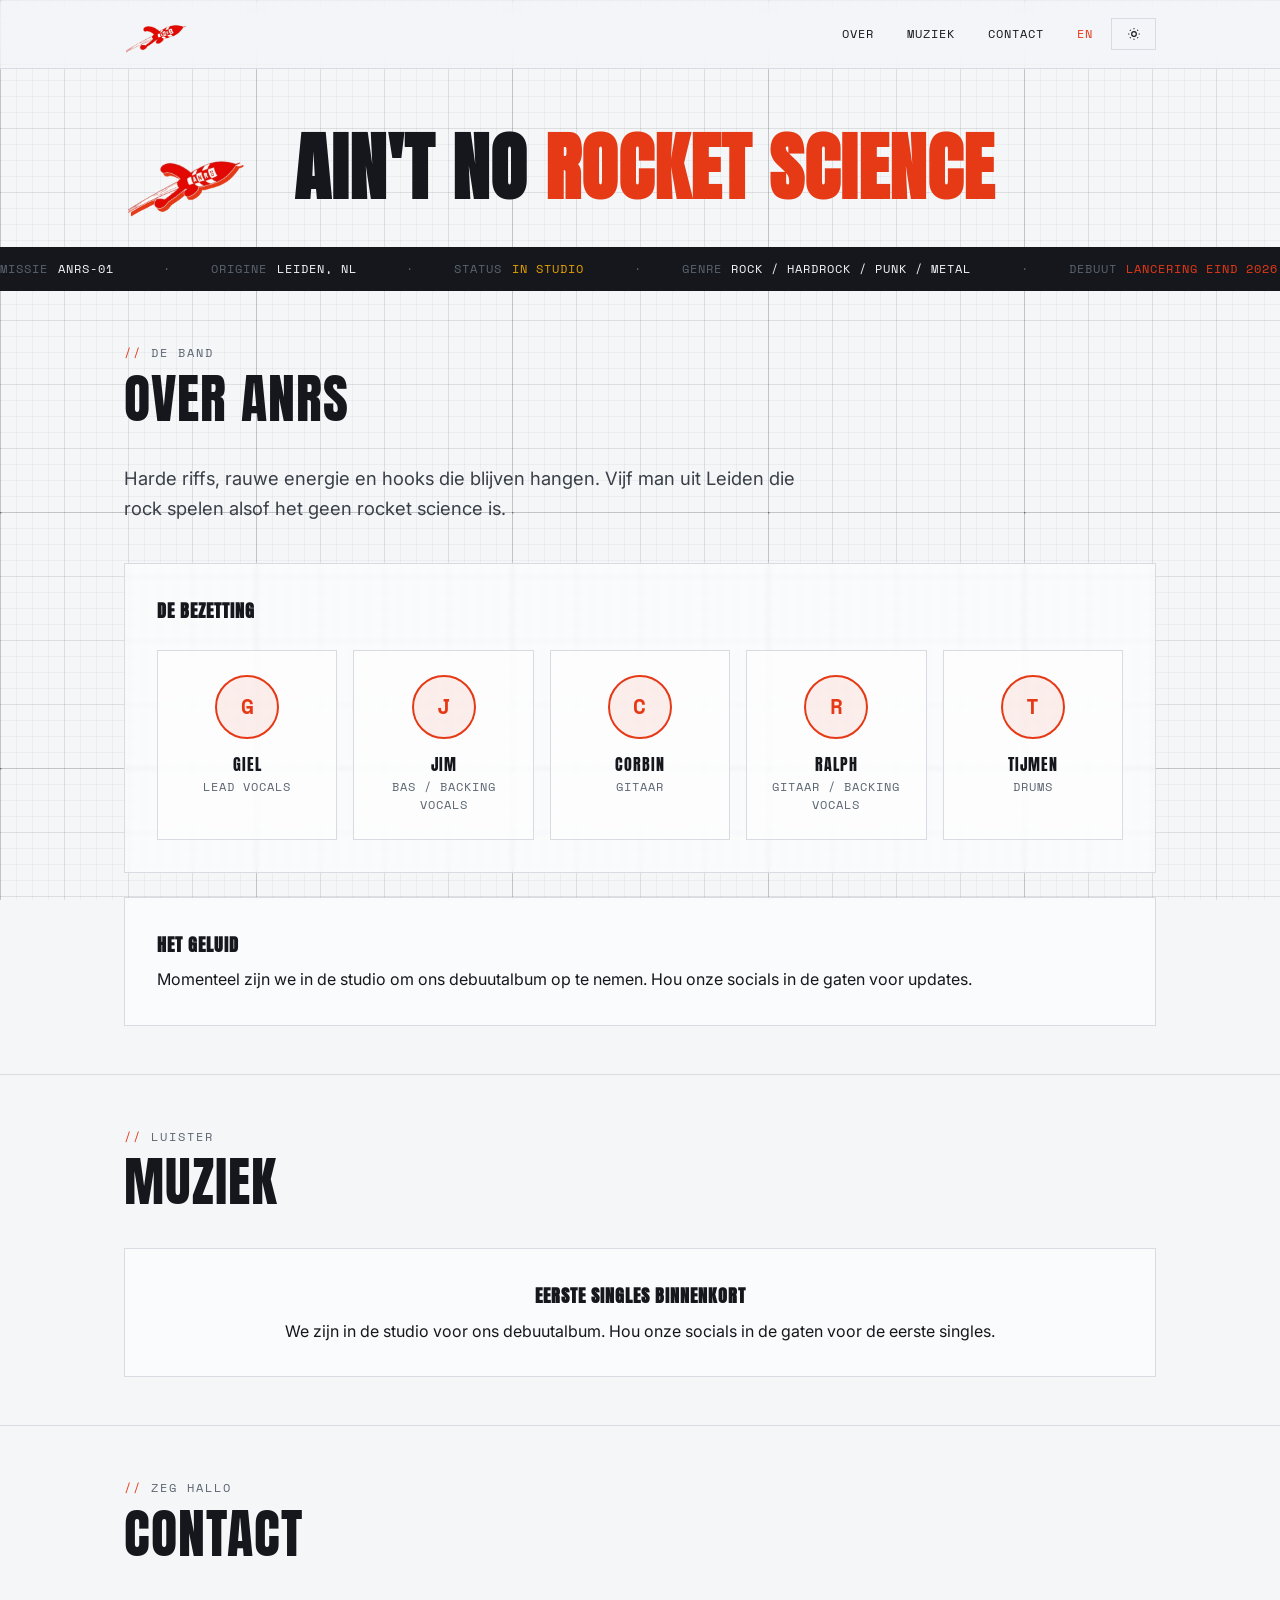
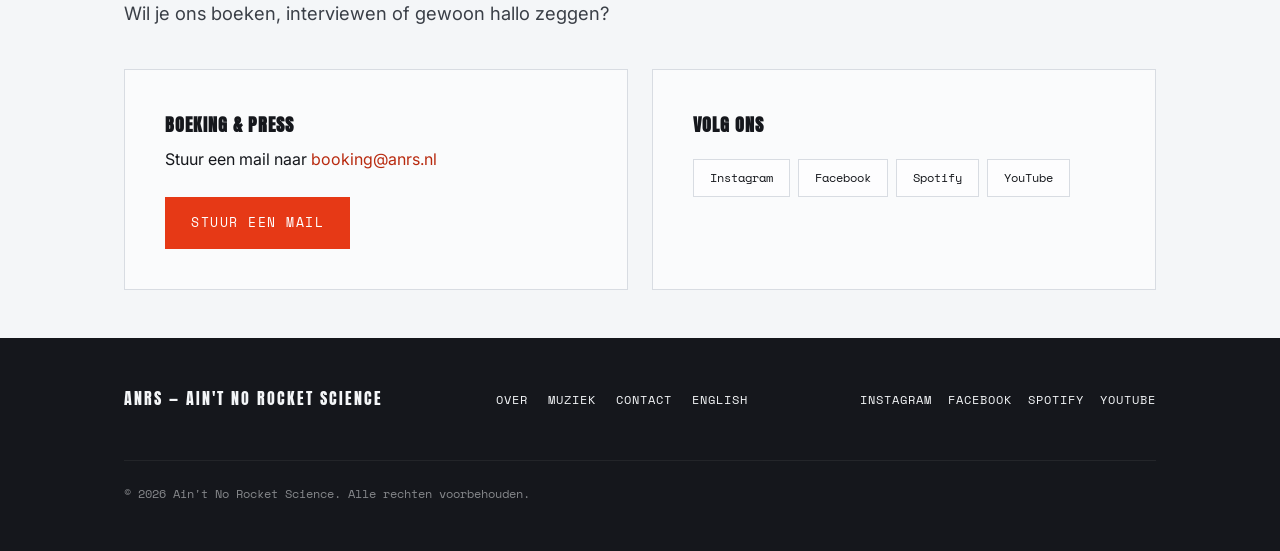
==== commit 2d1f74b9: "change some wordings" ====
--- a/index.html
+++ b/index.html
@@ -158,7 +158,7 @@
           <div class="card">
             <h3 class="card-title">Het geluid</h3>
             <p>
-              Momenteel zijn we in de studio om ons debuutalbum op te nemen. Hou de sociale media in de gaten voor updates.
+              Momenteel zijn we in de studio om ons debuutalbum op te nemen. Hou onze socials in de gaten voor updates.
             </p>
           </div>
         </div>
@@ -177,7 +177,7 @@
           <div class="card" style="text-align:center;">
             <h3 class="card-title">Eerste singles binnenkort</h3>
             <p>
-              We zijn in de studio voor ons debuutalbum. Hou de sociale media in de gaten voor de eerste singles.
+              We zijn in de studio voor ons debuutalbum. Hou onze socials in de gaten voor de eerste singles.
             </p>
           </div>
         </div>
